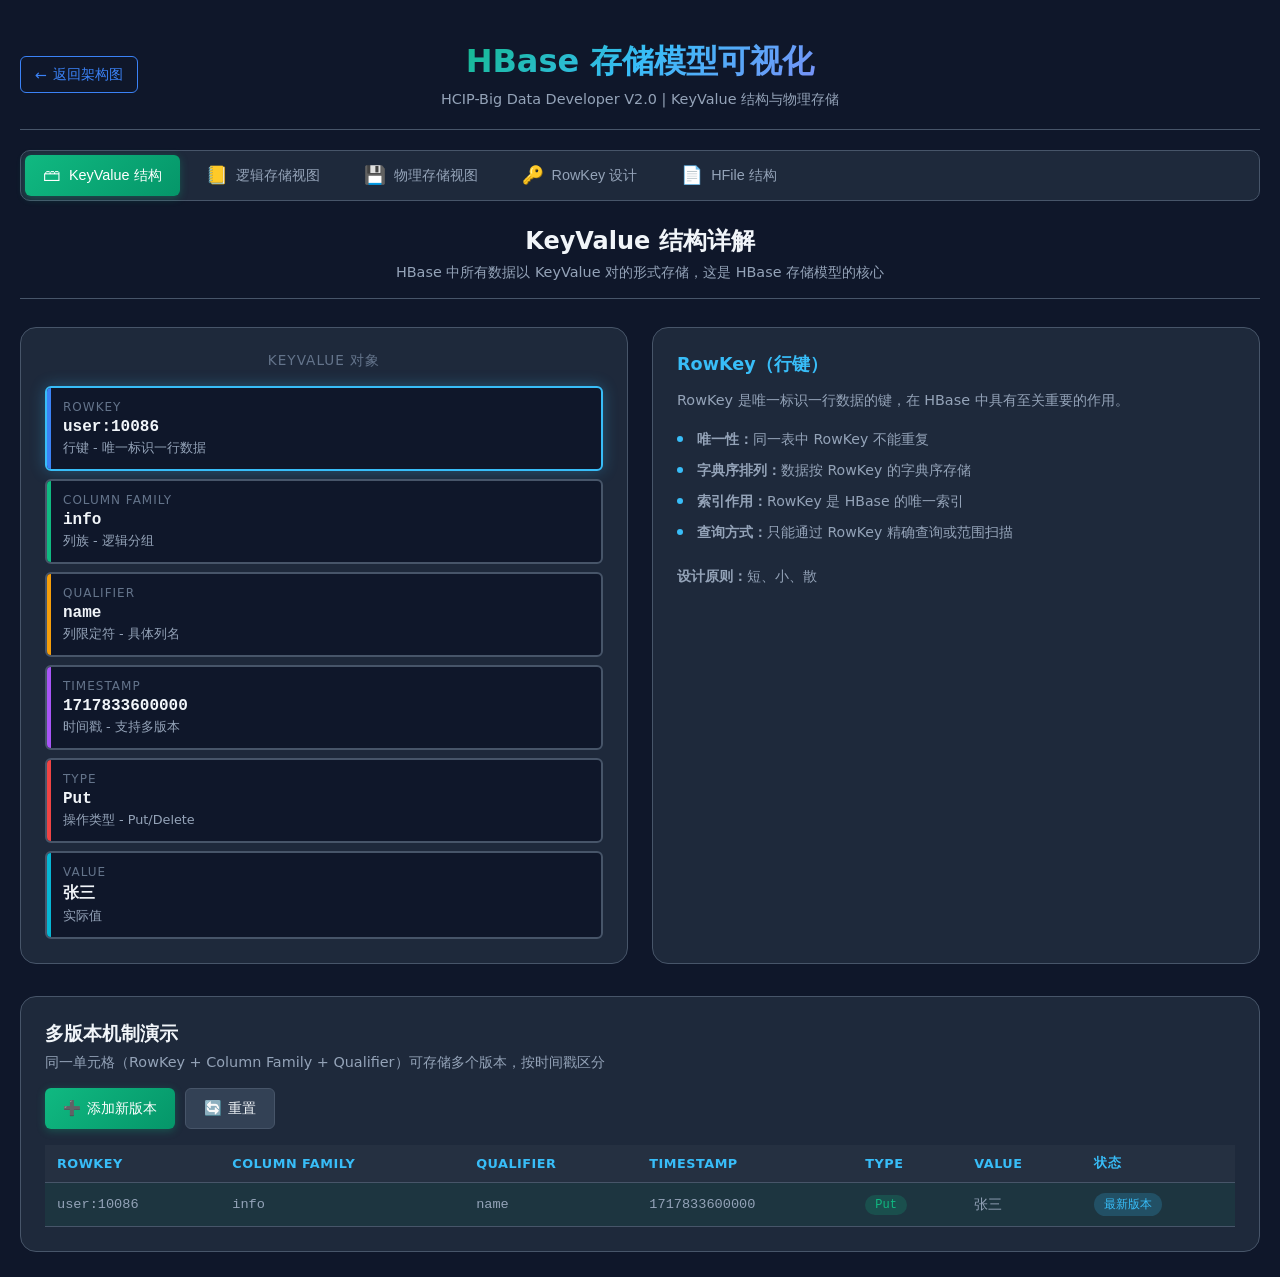
==== vislab/storage.html @ 586ca98c "Initial commit: HBase VisLab visualization project - Add interactive HBase architecture visualizatio" ====
<!DOCTYPE html>
<html lang="zh-CN">
<head>
    <meta charset="UTF-8">
    <meta name="viewport" content="width=device-width, initial-scale=1.0">
    <title>HBase 存储模型可视化 - VisLab</title>
    <link rel="stylesheet" href="css/storage.css">
</head>
<body>
    <div class="container">
        <!-- Header -->
        <header class="header">
            <div class="header-left">
                <a href="index.html" class="back-link">
                    <span class="icon">&#8592;</span> 返回架构图
                </a>
            </div>
            <div class="header-center">
                <h1>HBase 存储模型可视化</h1>
                <p class="subtitle">HCIP-Big Data Developer V2.0 | KeyValue 结构与物理存储</p>
            </div>
            <div class="header-right"></div>
        </header>

        <!-- Navigation Tabs -->
        <div class="tabs">
            <button class="tab active" data-tab="keyvalue" onclick="switchTab('keyvalue')">
                <span class="tab-icon">&#128451;</span> KeyValue 结构
            </button>
            <button class="tab" data-tab="logical" onclick="switchTab('logical')">
                <span class="tab-icon">&#128210;</span> 逻辑存储视图
            </button>
            <button class="tab" data-tab="physical" onclick="switchTab('physical')">
                <span class="tab-icon">&#128190;</span> 物理存储视图
            </button>
            <button class="tab" data-tab="rowkey" onclick="switchTab('rowkey')">
                <span class="tab-icon">&#128273;</span> RowKey 设计
            </button>
            <button class="tab" data-tab="hfile" onclick="switchTab('hfile')">
                <span class="tab-icon">&#128196;</span> HFile 结构
            </button>
        </div>

        <!-- Tab Content: KeyValue Structure -->
        <div class="tab-content active" id="tab-keyvalue">
            <div class="section-header">
                <h2>KeyValue 结构详解</h2>
                <p>HBase 中所有数据以 KeyValue 对的形式存储，这是 HBase 存储模型的核心</p>
            </div>

            <div class="keyvalue-demo">
                <div class="kv-container">
                    <div class="kv-label">KeyValue 对象</div>
                    <div class="kv-box" id="kvBox">
                        <div class="kv-part" data-part="rowkey" onclick="highlightPart('rowkey')">
                            <div class="kv-part-label">RowKey</div>
                            <div class="kv-part-value">user:10086</div>
                            <div class="kv-part-desc">行键 - 唯一标识一行数据</div>
                        </div>
                        <div class="kv-part" data-part="family" onclick="highlightPart('family')">
                            <div class="kv-part-label">Column Family</div>
                            <div class="kv-part-value">info</div>
                            <div class="kv-part-desc">列族 - 逻辑分组</div>
                        </div>
                        <div class="kv-part" data-part="qualifier" onclick="highlightPart('qualifier')">
                            <div class="kv-part-label">Qualifier</div>
                            <div class="kv-part-value">name</div>
                            <div class="kv-part-desc">列限定符 - 具体列名</div>
                        </div>
                        <div class="kv-part" data-part="timestamp" onclick="highlightPart('timestamp')">
                            <div class="kv-part-label">Timestamp</div>
                            <div class="kv-part-value">1717833600000</div>
                            <div class="kv-part-desc">时间戳 - 支持多版本</div>
                        </div>
                        <div class="kv-part" data-part="type" onclick="highlightPart('type')">
                            <div class="kv-part-label">Type</div>
                            <div class="kv-part-value">Put</div>
                            <div class="kv-part-desc">操作类型 - Put/Delete</div>
                        </div>
                        <div class="kv-part" data-part="value" onclick="highlightPart('value')">
                            <div class="kv-part-label">Value</div>
                            <div class="kv-part-value">张三</div>
                            <div class="kv-part-desc">实际值</div>
                        </div>
                    </div>
                </div>

                <div class="kv-detail-panel" id="kvDetailPanel">
                    <div class="kv-detail-empty">点击上方 KeyValue 的组成部分查看详情</div>
                </div>
            </div>

            <div class="multi-version-demo">
                <h3>多版本机制演示</h3>
                <p>同一单元格（RowKey + Column Family + Qualifier）可存储多个版本，按时间戳区分</p>

                <div class="version-table-container">
                    <div class="version-controls">
                        <button class="btn btn-primary" onclick="addVersion()">
                            <span class="icon">&#10133;</span> 添加新版本
                        </button>
                        <button class="btn btn-secondary" onclick="resetVersions()">
                            <span class="icon">&#128260;</span> 重置
                        </button>
                    </div>

                    <table class="version-table" id="versionTable">
                        <thead>
                            <tr>
                                <th>RowKey</th>
                                <th>Column Family</th>
                                <th>Qualifier</th>
                                <th>Timestamp</th>
                                <th>Type</th>
                                <th>Value</th>
                                <th>状态</th>
                            </tr>
                        </thead>
                        <tbody id="versionTableBody">
                            <tr class="version-row latest">
                                <td>user:10086</td>
                                <td>info</td>
                                <td>name</td>
                                <td>1717833600000</td>
                                <td><span class="badge badge-put">Put</span></td>
                                <td>张三</td>
                                <td><span class="badge badge-latest">最新版本</span></td>
                            </tr>
                        </tbody>
                    </table>
                </div>
            </div>
        </div>

        <!-- Tab Content: Logical View -->
        <div class="tab-content" id="tab-logical">
            <div class="section-header">
                <h2>逻辑存储视图</h2>
                <p>从用户视角看 HBase 的数据组织方式</p>
            </div>

            <div class="logical-view">
                <div class="logical-level level-table">
                    <div class="level-header">
                        <span class="level-icon">&#128194;</span>
                        <span class="level-title">Table（表）</span>
                    </div>
                    <div class="level-desc">用户表（如：user_info）</div>
                </div>

                <div class="logical-arrow">&#8595;</div>

                <div class="logical-level level-namespace">
                    <div class="level-header">
                        <span class="level-icon">&#128451;</span>
                        <span class="level-title">Namespace（命名空间）</span>
                    </div>
                    <div class="level-desc">default / 自定义命名空间</div>
                </div>

                <div class="logical-arrow">&#8595;</div>

                <div class="logical-level level-rowkey">
                    <div class="level-header">
                        <span class="level-icon">&#128273;</span>
                        <span class="level-title">RowKey（行键）</span>
                    </div>
                    <div class="level-desc">唯一标识一行数据（字典序排列）</div>
                    <div class="rowkey-examples">
                        <div class="rowkey-item">user:10001</div>
                        <div class="rowkey-item">user:10002</div>
                        <div class="rowkey-item">user:10003</div>
                        <div class="rowkey-item">...</div>
                    </div>
                </div>

                <div class="logical-arrow">&#8595;</div>

                <div class="logical-level level-cf">
                    <div class="level-header">
                        <span class="level-icon">&#128196;</span>
                        <span class="level-title">Column Family（列族）</span>
                    </div>
                    <div class="level-desc">建议 1-3 个列族，列族内列可动态扩展</div>
                    <div class="cf-examples">
                        <div class="cf-item" onclick="showCFDetail('info')">
                            <div class="cf-name">info</div>
                            <div class="cf-columns">
                                <span class="column-tag">name</span>
                                <span class="column-tag">age</span>
                                <span class="column-tag">address</span>
                            </div>
                        </div>
                        <div class="cf-item" onclick="showCFDetail('extra')">
                            <div class="cf-name">extra</div>
                            <div class="cf-columns">
                                <span class="column-tag">email</span>
                                <span class="column-tag">phone</span>
                            </div>
                        </div>
                    </div>
                </div>

                <div class="logical-arrow">&#8595;</div>

                <div class="logical-level level-cell">
                    <div class="level-header">
                        <span class="level-icon">&#9878;</span>
                        <span class="level-title">Cell（单元格）</span>
                    </div>
                    <div class="level-desc">每个单元格存储多版本数据</div>
                    <div class="cell-structure">
                        <div class="cell-part">
                            <div class="cell-label">Qualifier</div>
                            <div class="cell-arrow">&#8594;</div>
                            <div class="cell-versions">
                                <div class="version-tag">T1: 张三</div>
                                <div class="version-tag">T2: 李四</div>
                                <div class="version-tag">T3: 王五</div>
                            </div>
                        </div>
                    </div>
                </div>
            </div>

            <div class="cf-detail-panel" id="cfDetailPanel">
                <div class="cf-detail-empty">点击上方列族查看详细信息</div>
            </div>
        </div>

        <!-- Tab Content: Physical View -->
        <div class="tab-content" id="tab-physical">
            <div class="section-header">
                <h2>物理存储视图</h2>
                <p>从底层视角看数据如何分布存储</p>
            </div>

            <div class="physical-view">
                <div class="physical-hierarchy">
                    <div class="phy-level" id="phy-table">
                        <div class="phy-box">
                            <div class="phy-icon">&#128194;</div>
                            <div class="phy-name">Table</div>
                            <div class="phy-count">1 张表</div>
                        </div>
                    </div>

                    <div class="phy-arrow">&#8595;</div>

                    <div class="phy-level" id="phy-region">
                        <div class="phy-box">
                            <div class="phy-icon">&#128451;</div>
                            <div class="phy-name">Region</div>
                            <div class="phy-count">按 RowKey 范围切分</div>
                        </div>
                        <div class="phy-subs">
                            <div class="phy-sub-box" onclick="highlightRegion(0)">
                                <div class="phy-sub-name">Region 1</div>
                                <div class="phy-sub-range">RowKey: A-M</div>
                            </div>
                            <div class="phy-sub-box" onclick="highlightRegion(1)">
                                <div class="phy-sub-name">Region 2</div>
                                <div class="phy-sub-range">RowKey: N-Z</div>
                            </div>
                        </div>
                    </div>

                    <div class="phy-arrow">&#8595;</div>

                    <div class="phy-level" id="phy-store">
                        <div class="phy-box">
                            <div class="phy-icon">&#128196;</div>
                            <div class="phy-name">Store</div>
                            <div class="phy-count">每个列族对应一个 Store</div>
                        </div>
                        <div class="phy-subs">
                            <div class="phy-sub-box">
                                <div class="phy-sub-name">Store (info CF)</div>
                            </div>
                            <div class="phy-sub-box">
                                <div class="phy-sub-name">Store (extra CF)</div>
                            </div>
                        </div>
                    </div>

                    <div class="phy-arrow">&#8595;</div>

                    <div class="phy-level" id="phy-memstore">
                        <div class="phy-box">
                            <div class="phy-icon">&#128163;</div>
                            <div class="phy-name">MemStore</div>
                            <div class="phy-count">内存写缓存</div>
                        </div>
                    </div>

                    <div class="phy-arrow">&#8595; Flush</div>

                    <div class="phy-level" id="phy-hfile">
                        <div class="phy-box">
                            <div class="phy-icon">&#128190;</div>
                            <div class="phy-name">HFile (StoreFile)</div>
                            <div class="phy-count">磁盘数据文件</div>
                        </div>
                    </div>

                    <div class="phy-arrow">&#8595;</div>

                    <div class="phy-level" id="phy-hdfs">
                        <div class="phy-box">
                            <div class="phy-icon">&#9729;</div>
                            <div class="phy-name">HDFS</div>
                            <div class="phy-count">分布式文件系统</div>
                        </div>
                        <div class="phy-subs">
                            <div class="phy-sub-box small">
                                <div class="phy-sub-name">Block 1</div>
                                <div class="phy-sub-range">副本1 副本2 副本3</div>
                            </div>
                            <div class="phy-sub-box small">
                                <div class="phy-sub-name">Block 2</div>
                                <div class="phy-sub-range">副本1 副本2 副本3</div>
                            </div>
                        </div>
                    </div>
                </div>
            </div>
        </div>

        <!-- Tab Content: RowKey Design -->
        <div class="tab-content" id="tab-rowkey">
            <div class="section-header">
                <h2>RowKey 设计原则</h2>
                <p>RowKey 是 HBase 设计的核心，直接影响查询性能和数据分布</p>
            </div>

            <div class="rowkey-principles">
                <div class="principle-card">
                    <div class="principle-icon">&#9989;</div>
                    <h3>短（Short）</h3>
                    <p>RowKey 越短越好，减少存储空间和 IO 开销</p>
                    <div class="principle-example">
                        <div class="example-bad">
                            <span class="label bad">不推荐</span>
                            <code>user_10086_name_zhangsan</code>
                        </div>
                        <div class="example-good">
                            <span class="label good">推荐</span>
                            <code>u10086</code>
                        </div>
                    </div>
                </div>

                <div class="principle-card">
                    <div class="principle-icon">&#128200;</div>
                    <h3>小（Small）</h3>
                    <p>减少内存占用和网络传输，提高缓存命中率</p>
                    <div class="principle-example">
                        <div class="example-bad">
                            <span class="label bad">不推荐</span>
                            <code>2024-01-01T00:00:00.000Z_user_10086</code>
                        </div>
                        <div class="example-good">
                            <span class="label good">推荐</span>
                            <code>240101u10086</code>
                        </div>
                    </div>
                </div>

                <div class="principle-card">
                    <div class="principle-icon">&#127922;</div>
                    <h3>散（Scatter）</h3>
                    <p>避免热点问题，让数据均匀分布在各 RegionServer 上</p>
                    <div class="principle-example">
                        <div class="example-bad">
                            <span class="label bad">不推荐（连续RowKey导致热点）</span>
                            <code>10001, 10002, 10003...</code>
                        </div>
                        <div class="example-good">
                            <span class="label good">推荐（散列后均匀分布）</span>
                            <code>hash(10001), hash(10002)...</code>
                        </div>
                    </div>
                </div>
            </div>

            <div class="rowkey-hotspot-demo">
                <h3>热点问题演示</h3>
                <p>模拟连续 RowKey 写入时的数据分布情况</p>

                <div class="hotspot-controls">
                    <button class="btn btn-primary" onclick="simulateSequentialWrite()">
                        <span class="icon">&#128640;</span> 模拟顺序写入（热点）
                    </button>
                    <button class="btn btn-primary" onclick="simulateHashWrite()">
                        <span class="icon">&#127922;</span> 模拟散列写入（均匀）
                    </button>
                    <button class="btn btn-secondary" onclick="resetHotspot()">
                        <span class="icon">&#128260;</span> 重置
                    </button>
                </div>

                <div class="hotspot-visualization" id="hotspotViz">
                    <div class="region-bar" id="regionBar0">
                        <div class="region-label">Region 1 (A-M)</div>
                        <div class="region-fill" id="fill0"></div>
                        <div class="region-count" id="count0">0</div>
                    </div>
                    <div class="region-bar" id="regionBar1">
                        <div class="region-label">Region 2 (N-Z)</div>
                        <div class="region-fill" id="fill1"></div>
                        <div class="region-count" id="count1">0</div>
                    </div>
                    <div class="region-bar" id="regionBar2">
                        <div class="region-label">Region 3 (0-9)</div>
                        <div class="region-fill" id="fill2"></div>
                        <div class="region-count" id="count2">0</div>
                    </div>
                </div>

                <div class="hotspot-log" id="hotspotLog">
                    <div class="log-empty">点击上方按钮开始模拟</div>
                </div>
            </div>
        </div>

        <!-- Tab Content: HFile Structure -->
        <div class="tab-content" id="tab-hfile">
            <div class="section-header">
                <h2>HFile 内部结构</h2>
                <p>HFile 是 HBase 底层存储文件格式，了解其结构有助于优化读取性能</p>
            </div>

            <div class="hfile-structure">
                <div class="hfile-visual">
                    <div class="hfile-label">HFile（StoreFile）</div>
                    <div class="hfile-box">
                        <div class="hfile-part" data-hfile="data" onclick="showHFileDetail('data')">
                            <div class="hfile-part-name">Data Block</div>
                            <div class="hfile-part-desc">存储实际数据（KeyValue 对）</div>
                            <div class="hfile-part-size">占比最大</div>
                        </div>
                        <div class="hfile-part" data-hfile="index" onclick="showHFileDetail('index')">
                            <div class="hfile-part-name">Index Block</div>
                            <div class="hfile-part-desc">Data Block 的索引</div>
                            <div class="hfile-part-size">加速查找</div>
                        </div>
                        <div class="hfile-part" data-hfile="bloom" onclick="showHFileDetail('bloom')">
                            <div class="hfile-part-name">BloomFilter</div>
                            <div class="hfile-part-desc">快速判断数据是否存在</div>
                            <div class="hfile-part-size">减少无效 IO</div>
                        </div>
                        <div class="hfile-part" data-hfile="meta" onclick="showHFileDetail('meta')">
                            <div class="hfile-part-name">Meta Block</div>
                            <div class="hfile-part-desc">存储元数据信息</div>
                            <div class="hfile-part-size">文件元信息</div>
                        </div>
                        <div class="hfile-part" data-hfile="trailer" onclick="showHFileDetail('trailer')">
                            <div class="hfile-part-name">Trailer</div>
                            <div class="hfile-part-desc">文件尾，指向其他部分</div>
                            <div class="hfile-part-size">固定大小</div>
                        </div>
                    </div>
                </div>

                <div class="hfile-detail-panel" id="hfileDetailPanel">
                    <div class="hfile-detail-empty">点击上方 HFile 组成部分查看详情</div>
                </div>
            </div>

            <div class="read-path-demo">
                <h3>读取路径演示</h3>
                <p>Get 请求时，HBase 如何通过 HFile 找到目标数据</p>

                <div class="read-path-steps">
                    <div class="read-step" id="readStep1" onclick="playReadStep(1)">
                        <div class="step-num">1</div>
                        <div class="step-content">
                            <div class="step-title">检查 MemStore</div>
                            <div class="step-desc">先在内存中查找最新数据</div>
                        </div>
                    </div>
                    <div class="read-arrow">&#8594;</div>
                    <div class="read-step" id="readStep2" onclick="playReadStep(2)">
                        <div class="step-num">2</div>
                        <div class="step-content">
                            <div class="step-title">BloomFilter 过滤</div>
                            <div class="step-desc">判断目标数据是否在 HFile 中</div>
                        </div>
                    </div>
                    <div class="read-arrow">&#8594;</div>
                    <div class="read-step" id="readStep3" onclick="playReadStep(3)">
                        <div class="step-num">3</div>
                        <div class="step-content">
                            <div class="step-title">Index Block 定位</div>
                            <div class="step-desc">通过索引找到目标 Data Block</div>
                        </div>
                    </div>
                    <div class="read-arrow">&#8594;</div>
                    <div class="read-step" id="readStep4" onclick="playReadStep(4)">
                        <div class="step-num">4</div>
                        <div class="step-content">
                            <div class="step-title">Data Block 读取</div>
                            <div class="step-desc">读取并解析目标 KeyValue</div>
                        </div>
                    </div>
                </div>

                <div class="read-path-result" id="readPathResult">
                    <p>点击上方步骤查看详细过程</p>
                </div>
            </div>
        </div>
    </div>

    <script src="js/storage.js"></script>
</body>
</html>
---- vislab/css/storage.css ----
/* ===== Reset & Base ===== */
*, *::before, *::after {
    margin: 0;
    padding: 0;
    box-sizing: border-box;
}

:root {
    --bg-primary: #0f172a;
    --bg-secondary: #1e293b;
    --bg-tertiary: #334155;
    --bg-card: #1e293b;
    --border-color: #475569;
    --text-primary: #f1f5f9;
    --text-secondary: #94a3b8;
    --text-muted: #64748b;
    --accent-blue: #3b82f6;
    --accent-green: #10b981;
    --accent-amber: #f59e0b;
    --accent-purple: #a855f7;
    --accent-red: #ef4444;
    --accent-cyan: #06b6d4;
    --accent-pink: #ec4899;
    --highlight: #38bdf8;
    --shadow-sm: 0 1px 2px 0 rgba(0, 0, 0, 0.3);
    --shadow-md: 0 4px 6px -1px rgba(0, 0, 0, 0.4);
    --shadow-lg: 0 10px 15px -3px rgba(0, 0, 0, 0.5);
    --radius-sm: 6px;
    --radius-md: 10px;
    --radius-lg: 16px;
    --transition: all 0.25s cubic-bezier(0.4, 0, 0.2, 1);
}

body {
    font-family: 'Segoe UI', system-ui, -apple-system, sans-serif;
    background: var(--bg-primary);
    color: var(--text-primary);
    min-height: 100vh;
    overflow-x: hidden;
}

.container {
    max-width: 1400px;
    margin: 0 auto;
    padding: 20px;
}

/* ===== Header ===== */
.header {
    display: grid;
    grid-template-columns: 1fr auto 1fr;
    align-items: center;
    padding: 20px 0;
    border-bottom: 1px solid var(--border-color);
    margin-bottom: 20px;
}

.header-center {
    text-align: center;
}

.header h1 {
    font-size: 2rem;
    font-weight: 700;
    background: linear-gradient(135deg, #10b981, #38bdf8, #818cf8);
    -webkit-background-clip: text;
    -webkit-text-fill-color: transparent;
    background-clip: text;
    margin-bottom: 6px;
}

.subtitle {
    color: var(--text-secondary);
    font-size: 0.9rem;
}

.back-link {
    display: inline-flex;
    align-items: center;
    gap: 6px;
    color: var(--accent-blue);
    text-decoration: none;
    font-size: 0.9rem;
    padding: 8px 14px;
    border: 1px solid var(--accent-blue);
    border-radius: var(--radius-sm);
    transition: var(--transition);
}

.back-link:hover {
    background: rgba(59, 130, 246, 0.1);
    transform: translateX(-4px);
}

/* ===== Tabs ===== */
.tabs {
    display: flex;
    gap: 8px;
    flex-wrap: wrap;
    margin-bottom: 24px;
    padding: 4px;
    background: var(--bg-secondary);
    border-radius: var(--radius-md);
    border: 1px solid var(--border-color);
}

.tab {
    display: inline-flex;
    align-items: center;
    gap: 8px;
    padding: 10px 18px;
    border: none;
    border-radius: var(--radius-sm);
    background: transparent;
    color: var(--text-secondary);
    font-size: 0.9rem;
    font-weight: 500;
    cursor: pointer;
    transition: var(--transition);
    white-space: nowrap;
}

.tab:hover {
    background: rgba(255, 255, 255, 0.05);
    color: var(--text-primary);
}

.tab.active {
    background: linear-gradient(135deg, #10b981, #059669);
    color: white;
    box-shadow: 0 2px 8px rgba(16, 185, 129, 0.3);
}

.tab-icon {
    font-size: 1.1rem;
}

/* ===== Tab Content ===== */
.tab-content {
    display: none;
    animation: fadeIn 0.3s ease-out;
}

.tab-content.active {
    display: block;
}

@keyframes fadeIn {
    from { opacity: 0; transform: translateY(8px); }
    to { opacity: 1; transform: translateY(0); }
}

/* ===== Section Header ===== */
.section-header {
    text-align: center;
    margin-bottom: 28px;
    padding-bottom: 16px;
    border-bottom: 1px solid var(--border-color);
}

.section-header h2 {
    font-size: 1.5rem;
    color: var(--text-primary);
    margin-bottom: 6px;
}

.section-header p {
    color: var(--text-secondary);
    font-size: 0.9rem;
}

/* ===== Buttons ===== */
.btn {
    display: inline-flex;
    align-items: center;
    gap: 6px;
    padding: 10px 18px;
    border: none;
    border-radius: var(--radius-sm);
    font-size: 0.9rem;
    font-weight: 500;
    cursor: pointer;
    transition: var(--transition);
    outline: none;
}

.btn-primary {
    background: linear-gradient(135deg, #10b981, #059669);
    color: white;
    box-shadow: 0 2px 8px rgba(16, 185, 129, 0.3);
}

.btn-primary:hover {
    transform: translateY(-2px);
    box-shadow: 0 4px 16px rgba(16, 185, 129, 0.5);
}

.btn-secondary {
    background: var(--bg-tertiary);
    color: var(--text-primary);
    border: 1px solid var(--border-color);
}

.btn-secondary:hover {
    background: #475569;
    transform: translateY(-2px);
}

/* ===== KeyValue Demo ===== */
.keyvalue-demo {
    display: grid;
    grid-template-columns: 1fr 1fr;
    gap: 24px;
    margin-bottom: 32px;
}

.kv-container {
    background: var(--bg-secondary);
    border-radius: var(--radius-lg);
    border: 1px solid var(--border-color);
    padding: 24px;
}

.kv-label {
    font-size: 0.85rem;
    color: var(--text-muted);
    text-align: center;
    margin-bottom: 16px;
    letter-spacing: 1px;
    text-transform: uppercase;
}

.kv-box {
    display: flex;
    flex-direction: column;
    gap: 8px;
}

.kv-part {
    background: var(--bg-primary);
    border: 2px solid var(--border-color);
    border-radius: var(--radius-sm);
    padding: 12px 16px;
    cursor: pointer;
    transition: var(--transition);
    position: relative;
    overflow: hidden;
}

.kv-part::before {
    content: '';
    position: absolute;
    left: 0;
    top: 0;
    bottom: 0;
    width: 4px;
    transition: var(--transition);
}

.kv-part:hover {
    transform: translateX(4px);
    border-color: var(--highlight);
}

.kv-part.selected {
    border-color: var(--highlight);
    box-shadow: 0 0 15px rgba(56, 189, 248, 0.3);
}

.kv-part[data-part="rowkey"]::before { background: var(--accent-blue); }
.kv-part[data-part="family"]::before { background: var(--accent-green); }
.kv-part[data-part="qualifier"]::before { background: var(--accent-amber); }
.kv-part[data-part="timestamp"]::before { background: var(--accent-purple); }
.kv-part[data-part="type"]::before { background: var(--accent-red); }
.kv-part[data-part="value"]::before { background: var(--accent-cyan); }

.kv-part-label {
    font-size: 0.75rem;
    color: var(--text-muted);
    text-transform: uppercase;
    letter-spacing: 1px;
    margin-bottom: 4px;
}

.kv-part-value {
    font-size: 1rem;
    font-weight: 600;
    color: var(--text-primary);
    font-family: 'Consolas', 'Monaco', monospace;
}

.kv-part-desc {
    font-size: 0.8rem;
    color: var(--text-secondary);
    margin-top: 4px;
}

/* KV Detail Panel */
.kv-detail-panel {
    background: var(--bg-secondary);
    border-radius: var(--radius-lg);
    border: 1px solid var(--border-color);
    padding: 24px;
}

.kv-detail-empty {
    text-align: center;
    color: var(--text-muted);
    padding: 40px 20px;
}

.kv-detail-content h3 {
    font-size: 1.1rem;
    color: var(--highlight);
    margin-bottom: 12px;
}

.kv-detail-content p {
    color: var(--text-secondary);
    font-size: 0.9rem;
    line-height: 1.7;
    margin-bottom: 12px;
}

.kv-detail-content ul {
    list-style: none;
    margin-bottom: 16px;
}

.kv-detail-content li {
    padding: 6px 0;
    padding-left: 20px;
    position: relative;
    font-size: 0.88rem;
    color: var(--text-secondary);
}

.kv-detail-content li::before {
    content: '';
    position: absolute;
    left: 0;
    top: 12px;
    width: 6px;
    height: 6px;
    border-radius: 50%;
    background: var(--highlight);
}

/* ===== Multi Version Demo ===== */
.multi-version-demo {
    background: var(--bg-secondary);
    border-radius: var(--radius-lg);
    border: 1px solid var(--border-color);
    padding: 24px;
}

.multi-version-demo h3 {
    font-size: 1.2rem;
    color: var(--text-primary);
    margin-bottom: 6px;
}

.multi-version-demo > p {
    color: var(--text-secondary);
    font-size: 0.9rem;
    margin-bottom: 16px;
}

.version-controls {
    display: flex;
    gap: 10px;
    margin-bottom: 16px;
}

.version-table {
    width: 100%;
    border-collapse: collapse;
    font-size: 0.85rem;
}

.version-table th,
.version-table td {
    padding: 10px 12px;
    text-align: left;
    border-bottom: 1px solid var(--border-color);
}

.version-table th {
    color: var(--highlight);
    font-weight: 600;
    background: rgba(255, 255, 255, 0.03);
    font-size: 0.8rem;
    text-transform: uppercase;
    letter-spacing: 0.5px;
}

.version-table td {
    color: var(--text-secondary);
    font-family: 'Consolas', 'Monaco', monospace;
}

.version-row {
    transition: var(--transition);
}

.version-row:hover {
    background: rgba(255, 255, 255, 0.03);
}

.version-row.latest {
    background: rgba(16, 185, 129, 0.08);
}

.badge {
    display: inline-block;
    padding: 3px 10px;
    border-radius: 20px;
    font-size: 0.75rem;
    font-weight: 500;
}

.badge-put {
    background: rgba(16, 185, 129, 0.2);
    color: #10b981;
}

.badge-delete {
    background: rgba(239, 68, 68, 0.2);
    color: #ef4444;
}

.badge-latest {
    background: rgba(56, 189, 248, 0.2);
    color: #38bdf8;
}

/* ===== Logical View ===== */
.logical-view {
    display: flex;
    flex-direction: column;
    align-items: center;
    gap: 12px;
    margin-bottom: 24px;
}

.logical-level {
    background: var(--bg-secondary);
    border: 2px solid var(--border-color);
    border-radius: var(--radius-md);
    padding: 16px 24px;
    min-width: 400px;
    max-width: 600px;
    width: 100%;
    transition: var(--transition);
}

.logical-level:hover {
    border-color: var(--highlight);
    transform: translateY(-2px);
    box-shadow: var(--shadow-md);
}

.level-header {
    display: flex;
    align-items: center;
    gap: 10px;
    margin-bottom: 6px;
}

.level-icon {
    font-size: 1.4rem;
}

.level-title {
    font-size: 1.1rem;
    font-weight: 600;
    color: var(--text-primary);
}

.level-desc {
    font-size: 0.85rem;
    color: var(--text-secondary);
}

.logical-arrow {
    font-size: 1.5rem;
    color: var(--text-muted);
    animation: bounce 1.5s ease-in-out infinite;
}

@keyframes bounce {
    0%, 100% { transform: translateY(0); }
    50% { transform: translateY(4px); }
}

/* RowKey examples */
.rowkey-examples {
    display: flex;
    gap: 8px;
    margin-top: 12px;
    flex-wrap: wrap;
}

.rowkey-item {
    background: rgba(59, 130, 246, 0.15);
    border: 1px solid var(--accent-blue);
    padding: 6px 14px;
    border-radius: var(--radius-sm);
    font-family: 'Consolas', 'Monaco', monospace;
    font-size: 0.85rem;
    color: var(--accent-blue);
}

/* Column Family */
.cf-examples {
    display: grid;
    grid-template-columns: 1fr 1fr;
    gap: 12px;
    margin-top: 12px;
}

.cf-item {
    background: rgba(255, 255, 255, 0.03);
    border: 1px solid var(--border-color);
    border-radius: var(--radius-sm);
    padding: 12px;
    cursor: pointer;
    transition: var(--transition);
}

.cf-item:hover {
    border-color: var(--accent-green);
    background: rgba(16, 185, 129, 0.05);
}

.cf-name {
    font-weight: 600;
    color: var(--accent-green);
    margin-bottom: 6px;
    font-family: 'Consolas', 'Monaco', monospace;
}

.cf-columns {
    display: flex;
    gap: 6px;
    flex-wrap: wrap;
}

.column-tag {
    background: rgba(245, 158, 11, 0.15);
    color: var(--accent-amber);
    padding: 3px 10px;
    border-radius: 20px;
    font-size: 0.78rem;
}

/* Cell structure */
.cell-structure {
    margin-top: 12px;
}

.cell-part {
    display: flex;
    align-items: center;
    gap: 12px;
    background: rgba(255, 255, 255, 0.03);
    border-radius: var(--radius-sm);
    padding: 12px;
}

.cell-label {
    font-weight: 600;
    color: var(--accent-purple);
    min-width: 80px;
}

.cell-arrow {
    color: var(--text-muted);
    font-size: 1.2rem;
}

.cell-versions {
    display: flex;
    gap: 8px;
    flex-wrap: wrap;
}

.version-tag {
    background: rgba(168, 85, 247, 0.15);
    color: var(--accent-purple);
    padding: 6px 12px;
    border-radius: var(--radius-sm);
    font-size: 0.85rem;
    font-family: 'Consolas', 'Monaco', monospace;
}

/* CF Detail Panel */
.cf-detail-panel {
    background: var(--bg-secondary);
    border-radius: var(--radius-lg);
    border: 1px solid var(--border-color);
    padding: 24px;
}

.cf-detail-empty {
    text-align: center;
    color: var(--text-muted);
    padding: 20px;
}

/* ===== Physical View ===== */
.physical-view {
    display: flex;
    justify-content: center;
}

.physical-hierarchy {
    display: flex;
    flex-direction: column;
    align-items: center;
    gap: 12px;
    max-width: 500px;
    width: 100%;
}

.phy-level {
    width: 100%;
}

.phy-box {
    background: var(--bg-secondary);
    border: 2px solid var(--border-color);
    border-radius: var(--radius-md);
    padding: 16px 20px;
    text-align: center;
    transition: var(--transition);
    cursor: pointer;
}

.phy-box:hover {
    transform: translateY(-2px);
    box-shadow: var(--shadow-md);
}

.phy-icon {
    font-size: 2rem;
    margin-bottom: 6px;
}

.phy-name {
    font-size: 1.1rem;
    font-weight: 600;
    color: var(--text-primary);
    margin-bottom: 4px;
}

.phy-count {
    font-size: 0.8rem;
    color: var(--text-secondary);
}

.phy-arrow {
    color: var(--highlight);
    font-size: 1.2rem;
    font-weight: 600;
}

.phy-subs {
    display: grid;
    grid-template-columns: 1fr 1fr;
    gap: 10px;
    margin-top: 12px;
}

.phy-sub-box {
    background: rgba(255, 255, 255, 0.03);
    border: 1px solid var(--border-color);
    border-radius: var(--radius-sm);
    padding: 10px;
    cursor: pointer;
    transition: var(--transition);
}

.phy-sub-box:hover {
    border-color: var(--highlight);
    background: rgba(56, 189, 248, 0.05);
}

.phy-sub-box.small {
    padding: 8px;
}

.phy-sub-name {
    font-size: 0.85rem;
    font-weight: 500;
    color: var(--text-primary);
    margin-bottom: 2px;
}

.phy-sub-range {
    font-size: 0.75rem;
    color: var(--text-muted);
}

/* ===== RowKey Design ===== */
.rowkey-principles {
    display: grid;
    grid-template-columns: repeat(auto-fit, minmax(300px, 1fr));
    gap: 20px;
    margin-bottom: 32px;
}

.principle-card {
    background: var(--bg-secondary);
    border: 1px solid var(--border-color);
    border-radius: var(--radius-lg);
    padding: 24px;
    transition: var(--transition);
}

.principle-card:hover {
    border-color: var(--highlight);
    transform: translateY(-4px);
    box-shadow: var(--shadow-lg);
}

.principle-icon {
    font-size: 2rem;
    margin-bottom: 12px;
}

.principle-card h3 {
    font-size: 1.1rem;
    color: var(--text-primary);
    margin-bottom: 8px;
}

.principle-card > p {
    color: var(--text-secondary);
    font-size: 0.9rem;
    margin-bottom: 16px;
    line-height: 1.5;
}

.principle-example {
    display: flex;
    flex-direction: column;
    gap: 10px;
}

.example-bad,
.example-good {
    display: flex;
    align-items: center;
    gap: 10px;
    flex-wrap: wrap;
}

.label {
    padding: 3px 10px;
    border-radius: 20px;
    font-size: 0.75rem;
    font-weight: 500;
    white-space: nowrap;
}

.label.bad {
    background: rgba(239, 68, 68, 0.2);
    color: #ef4444;
}

.label.good {
    background: rgba(16, 185, 129, 0.2);
    color: #10b981;
}

.example-bad code,
.example-good code {
    background: var(--bg-primary);
    padding: 6px 12px;
    border-radius: var(--radius-sm);
    font-family: 'Consolas', 'Monaco', monospace;
    font-size: 0.85rem;
    color: var(--text-primary);
}

/* Hotspot Demo */
.rowkey-hotspot-demo {
    background: var(--bg-secondary);
    border-radius: var(--radius-lg);
    border: 1px solid var(--border-color);
    padding: 24px;
}

.rowkey-hotspot-demo h3 {
    font-size: 1.2rem;
    color: var(--text-primary);
    margin-bottom: 6px;
}

.rowkey-hotspot-demo > p {
    color: var(--text-secondary);
    font-size: 0.9rem;
    margin-bottom: 16px;
}

.hotspot-controls {
    display: flex;
    gap: 10px;
    margin-bottom: 20px;
    flex-wrap: wrap;
}

.hotspot-visualization {
    display: flex;
    flex-direction: column;
    gap: 12px;
    margin-bottom: 20px;
}

.region-bar {
    display: flex;
    align-items: center;
    gap: 12px;
    background: var(--bg-primary);
    border-radius: var(--radius-sm);
    padding: 12px 16px;
    position: relative;
    overflow: hidden;
}

.region-label {
    width: 120px;
    font-size: 0.85rem;
    font-weight: 500;
    color: var(--text-primary);
    z-index: 2;
}

.region-fill {
    position: absolute;
    left: 0;
    top: 0;
    bottom: 0;
    background: linear-gradient(90deg, rgba(16, 185, 129, 0.3), rgba(16, 185, 129, 0.1));
    transition: width 0.5s ease-out;
    z-index: 1;
}

.region-fill.hot {
    background: linear-gradient(90deg, rgba(239, 68, 68, 0.4), rgba(239, 68, 68, 0.1));
}

.region-count {
    margin-left: auto;
    font-size: 0.85rem;
    color: var(--text-secondary);
    z-index: 2;
    font-family: 'Consolas', 'Monaco', monospace;
}

.hotspot-log {
    background: var(--bg-primary);
    border-radius: var(--radius-sm);
    padding: 12px 16px;
    max-height: 200px;
    overflow-y: auto;
    font-family: 'Consolas', 'Monaco', monospace;
    font-size: 0.8rem;
}

.log-empty {
    color: var(--text-muted);
    text-align: center;
    padding: 20px;
}

.log-entry {
    padding: 4px 0;
    color: var(--text-secondary);
    border-bottom: 1px solid rgba(255, 255, 255, 0.05);
}

.log-entry.hot {
    color: var(--accent-red);
}

/* ===== HFile Structure ===== */
.hfile-structure {
    display: grid;
    grid-template-columns: 1fr 1fr;
    gap: 24px;
    margin-bottom: 32px;
}

.hfile-visual {
    background: var(--bg-secondary);
    border-radius: var(--radius-lg);
    border: 1px solid var(--border-color);
    padding: 24px;
}

.hfile-label {
    font-size: 0.85rem;
    color: var(--text-muted);
    text-align: center;
    margin-bottom: 16px;
    letter-spacing: 1px;
    text-transform: uppercase;
}

.hfile-box {
    display: flex;
    flex-direction: column;
    gap: 6px;
}

.hfile-part {
    background: var(--bg-primary);
    border: 2px solid var(--border-color);
    border-radius: var(--radius-sm);
    padding: 12px 16px;
    cursor: pointer;
    transition: var(--transition);
}

.hfile-part:hover {
    border-color: var(--highlight);
    transform: translateX(4px);
}

.hfile-part.selected {
    border-color: var(--highlight);
    box-shadow: 0 0 15px rgba(56, 189, 248, 0.3);
}

.hfile-part-name {
    font-size: 0.95rem;
    font-weight: 600;
    color: var(--text-primary);
    margin-bottom: 4px;
}

.hfile-part-desc {
    font-size: 0.8rem;
    color: var(--text-secondary);
    margin-bottom: 6px;
}

.hfile-part-size {
    font-size: 0.75rem;
    color: var(--text-muted);
    background: rgba(255, 255, 255, 0.05);
    display: inline-block;
    padding: 2px 10px;
    border-radius: 20px;
}

.hfile-detail-panel {
    background: var(--bg-secondary);
    border-radius: var(--radius-lg);
    border: 1px solid var(--border-color);
    padding: 24px;
}

.hfile-detail-empty {
    text-align: center;
    color: var(--text-muted);
    padding: 40px 20px;
}

/* Read Path Demo */
.read-path-demo {
    background: var(--bg-secondary);
    border-radius: var(--radius-lg);
    border: 1px solid var(--border-color);
    padding: 24px;
}

.read-path-demo h3 {
    font-size: 1.2rem;
    color: var(--text-primary);
    margin-bottom: 6px;
}

.read-path-demo > p {
    color: var(--text-secondary);
    font-size: 0.9rem;
    margin-bottom: 20px;
}

.read-path-steps {
    display: flex;
    align-items: stretch;
    gap: 8px;
    margin-bottom: 20px;
    flex-wrap: wrap;
}

.read-step {
    flex: 1;
    min-width: 160px;
    background: var(--bg-primary);
    border: 2px solid var(--border-color);
    border-radius: var(--radius-md);
    padding: 16px;
    cursor: pointer;
    transition: var(--transition);
    display: flex;
    gap: 12px;
    align-items: flex-start;
}

.read-step:hover {
    border-color: var(--highlight);
    transform: translateY(-2px);
}

.read-step.active {
    border-color: var(--highlight);
    background: rgba(56, 189, 248, 0.05);
    box-shadow: 0 0 15px rgba(56, 189, 248, 0.2);
}

.read-step .step-num {
    width: 28px;
    height: 28px;
    border-radius: 50%;
    background: linear-gradient(135deg, #3b82f6, #8b5cf6);
    color: white;
    display: flex;
    align-items: center;
    justify-content: center;
    font-weight: 600;
    font-size: 0.85rem;
    flex-shrink: 0;
}

.read-step .step-title {
    font-size: 0.95rem;
    font-weight: 600;
    color: var(--text-primary);
    margin-bottom: 4px;
}

.read-step .step-desc {
    font-size: 0.8rem;
    color: var(--text-secondary);
    line-height: 1.4;
}

.read-arrow {
    display: flex;
    align-items: center;
    color: var(--text-muted);
    font-size: 1.2rem;
}

.read-path-result {
    background: var(--bg-primary);
    border-radius: var(--radius-sm);
    padding: 16px;
    min-height: 80px;
}

.read-path-result p {
    color: var(--text-secondary);
    font-size: 0.9rem;
    line-height: 1.6;
}

/* ===== Responsive ===== */
@media (max-width: 900px) {
    .header {
        grid-template-columns: 1fr;
        gap: 12px;
        text-align: center;
    }

    .header-left,
    .header-right {
        display: none;
    }

    .keyvalue-demo,
    .hfile-structure {
        grid-template-columns: 1fr;
    }

    .logical-level {
        min-width: auto;
    }

    .cf-examples {
        grid-template-columns: 1fr;
    }

    .read-path-steps {
        flex-direction: column;
    }

    .read-arrow {
        transform: rotate(90deg);
        justify-content: center;
    }
}

@media (max-width: 600px) {
    .tabs {
        overflow-x: auto;
        flex-wrap: nowrap;
        -webkit-overflow-scrolling: touch;
    }

    .tab {
        padding: 8px 14px;
        font-size: 0.85rem;
    }

    .principle-example {
        flex-direction: column;
    }

    .example-bad,
    .example-good {
        flex-direction: column;
        align-items: flex-start;
    }
}

/* ===== Scrollbar ===== */
::-webkit-scrollbar {
    width: 8px;
}

::-webkit-scrollbar-track {
    background: var(--bg-primary);
}

::-webkit-scrollbar-thumb {
    background: var(--border-color);
    border-radius: 4px;
}

::-webkit-scrollbar-thumb:hover {
    background: var(--text-muted);
}
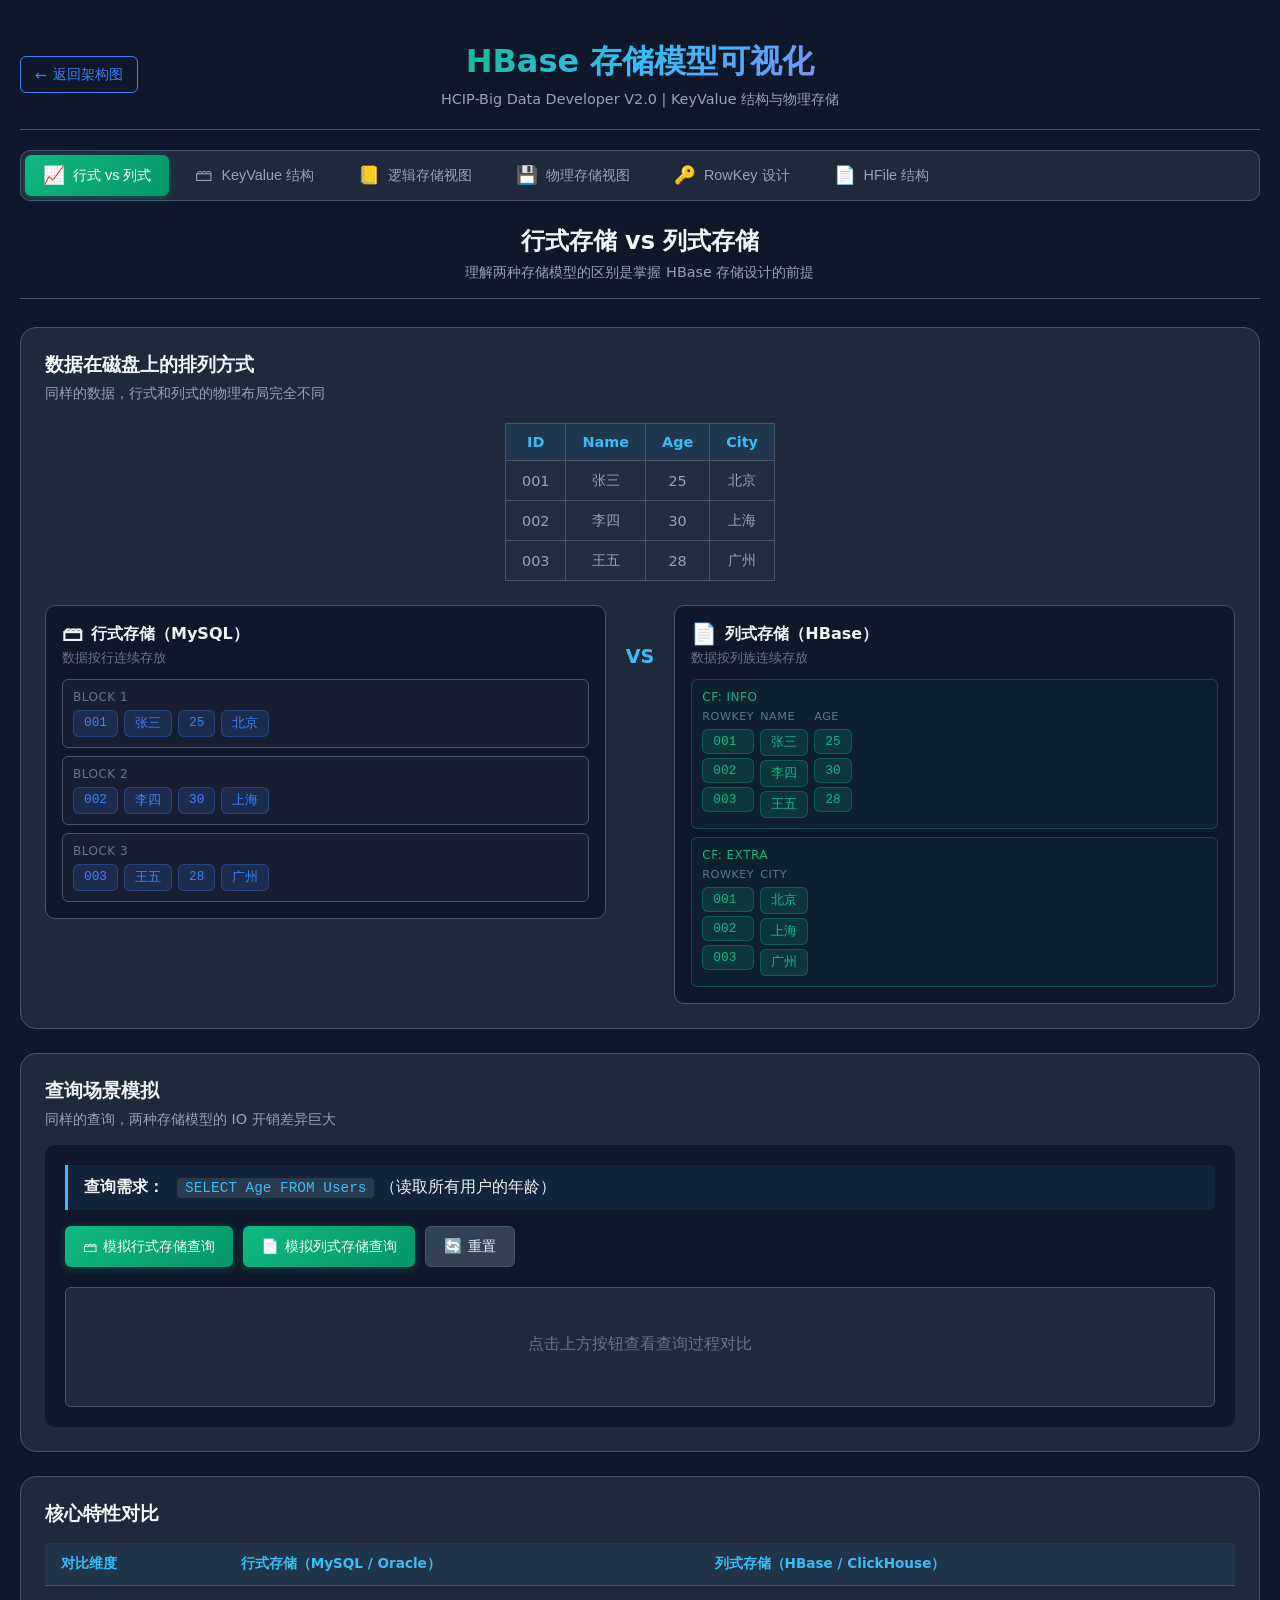
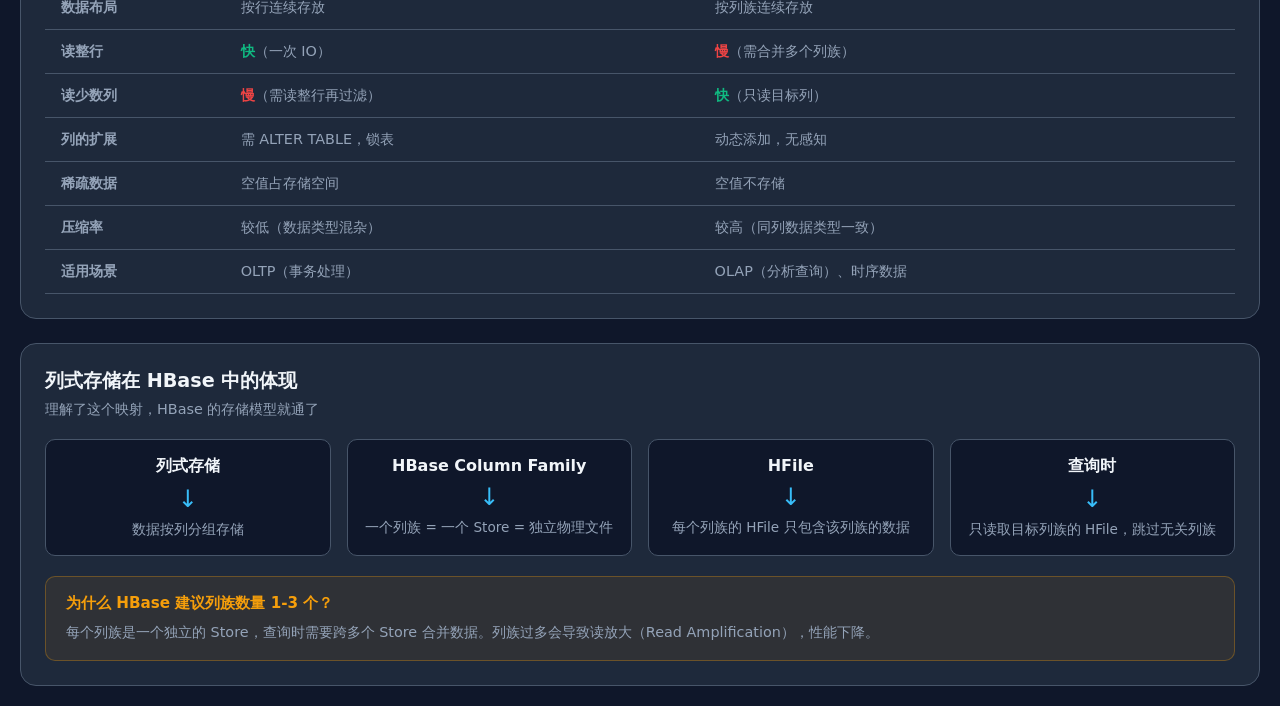
==== commit 19b6c0c3: "Add row-store vs column-store comparison module - Add new tab in storage.html for row vs column stor" ====
--- a/vislab/storage.html
+++ b/vislab/storage.html
@@ -24,7 +24,10 @@
 
         <!-- Navigation Tabs -->
         <div class="tabs">
-            <button class="tab active" data-tab="keyvalue" onclick="switchTab('keyvalue')">
+            <button class="tab active" data-tab="rowcol" onclick="switchTab('rowcol')">
+                <span class="tab-icon">&#128200;</span> 行式 vs 列式
+            </button>
+            <button class="tab" data-tab="keyvalue" onclick="switchTab('keyvalue')">
                 <span class="tab-icon">&#128451;</span> KeyValue 结构
             </button>
             <button class="tab" data-tab="logical" onclick="switchTab('logical')">
@@ -41,8 +44,248 @@
             </button>
         </div>
 
+        <!-- Tab Content: Row vs Column Store -->
+        <div class="tab-content active" id="tab-rowcol">
+            <div class="section-header">
+                <h2>行式存储 vs 列式存储</h2>
+                <p>理解两种存储模型的区别是掌握 HBase 存储设计的前提</p>
+            </div>
+
+            <!-- Data Layout Visualization -->
+            <div class="rowcol-layout-section">
+                <h3>数据在磁盘上的排列方式</h3>
+                <p>同样的数据，行式和列式的物理布局完全不同</p>
+
+                <div class="rowcol-demo-table">
+                    <table class="demo-data-table">
+                        <thead>
+                            <tr>
+                                <th>ID</th>
+                                <th>Name</th>
+                                <th>Age</th>
+                                <th>City</th>
+                            </tr>
+                        </thead>
+                        <tbody>
+                            <tr><td>001</td><td>张三</td><td>25</td><td>北京</td></tr>
+                            <tr><td>002</td><td>李四</td><td>30</td><td>上海</td></tr>
+                            <tr><td>003</td><td>王五</td><td>28</td><td>广州</td></tr>
+                        </tbody>
+                    </table>
+                </div>
+
+                <div class="rowcol-layout-compare">
+                    <div class="layout-side">
+                        <div class="layout-title">
+                            <span class="layout-icon">&#128451;</span>
+                            行式存储（MySQL）
+                        </div>
+                        <div class="layout-desc">数据按行连续存放</div>
+                        <div class="disk-blocks row-store-blocks" id="rowStoreBlocks">
+                            <div class="disk-block">
+                                <div class="block-label">Block 1</div>
+                                <div class="block-data">
+                                    <span class="data-cell row-id">001</span>
+                                    <span class="data-cell row-name">张三</span>
+                                    <span class="data-cell row-age">25</span>
+                                    <span class="data-cell row-city">北京</span>
+                                </div>
+                            </div>
+                            <div class="disk-block">
+                                <div class="block-label">Block 2</div>
+                                <div class="block-data">
+                                    <span class="data-cell row-id">002</span>
+                                    <span class="data-cell row-name">李四</span>
+                                    <span class="data-cell row-age">30</span>
+                                    <span class="data-cell row-city">上海</span>
+                                </div>
+                            </div>
+                            <div class="disk-block">
+                                <div class="block-label">Block 3</div>
+                                <div class="block-data">
+                                    <span class="data-cell row-id">003</span>
+                                    <span class="data-cell row-name">王五</span>
+                                    <span class="data-cell row-age">28</span>
+                                    <span class="data-cell row-city">广州</span>
+                                </div>
+                            </div>
+                        </div>
+                    </div>
+
+                    <div class="layout-vs">VS</div>
+
+                    <div class="layout-side">
+                        <div class="layout-title">
+                            <span class="layout-icon">&#128196;</span>
+                            列式存储（HBase）
+                        </div>
+                        <div class="layout-desc">数据按列族连续存放</div>
+                        <div class="disk-blocks col-store-blocks" id="colStoreBlocks">
+                            <div class="disk-block cf-block">
+                                <div class="block-label">CF: info</div>
+                                <div class="block-data">
+                                    <div class="col-group">
+                                        <span class="col-label">RowKey</span>
+                                        <span class="data-cell col-id">001</span>
+                                        <span class="data-cell col-id">002</span>
+                                        <span class="data-cell col-id">003</span>
+                                    </div>
+                                    <div class="col-group">
+                                        <span class="col-label">name</span>
+                                        <span class="data-cell col-name">张三</span>
+                                        <span class="data-cell col-name">李四</span>
+                                        <span class="data-cell col-name">王五</span>
+                                    </div>
+                                    <div class="col-group">
+                                        <span class="col-label">age</span>
+                                        <span class="data-cell col-age">25</span>
+                                        <span class="data-cell col-age">30</span>
+                                        <span class="data-cell col-age">28</span>
+                                    </div>
+                                </div>
+                            </div>
+                            <div class="disk-block cf-block">
+                                <div class="block-label">CF: extra</div>
+                                <div class="block-data">
+                                    <div class="col-group">
+                                        <span class="col-label">RowKey</span>
+                                        <span class="data-cell col-id">001</span>
+                                        <span class="data-cell col-id">002</span>
+                                        <span class="data-cell col-id">003</span>
+                                    </div>
+                                    <div class="col-group">
+                                        <span class="col-label">city</span>
+                                        <span class="data-cell col-city">北京</span>
+                                        <span class="data-cell col-city">上海</span>
+                                        <span class="data-cell col-city">广州</span>
+                                    </div>
+                                </div>
+                            </div>
+                        </div>
+                    </div>
+                </div>
+            </div>
+
+            <!-- Query Scenario Simulation -->
+            <div class="query-sim-section">
+                <h3>查询场景模拟</h3>
+                <p>同样的查询，两种存储模型的 IO 开销差异巨大</p>
+
+                <div class="query-scenario">
+                    <div class="query-prompt">
+                        <span class="query-label">查询需求：</span>
+                        <code>SELECT Age FROM Users</code>
+                        （读取所有用户的年龄）
+                    </div>
+
+                    <div class="query-controls">
+                        <button class="btn btn-primary" onclick="simulateRowQuery()">
+                            <span class="icon">&#128451;</span> 模拟行式存储查询
+                        </button>
+                        <button class="btn btn-primary" onclick="simulateColQuery()">
+                            <span class="icon">&#128196;</span> 模拟列式存储查询
+                        </button>
+                        <button class="btn btn-secondary" onclick="resetQuerySim()">
+                            <span class="icon">&#128260;</span> 重置
+                        </button>
+                    </div>
+
+                    <div class="query-result" id="queryResult">
+                        <div class="result-empty">点击上方按钮查看查询过程对比</div>
+                    </div>
+                </div>
+            </div>
+
+            <!-- Comparison Table -->
+            <div class="compare-table-section">
+                <h3>核心特性对比</h3>
+                <div class="compare-table-wrapper">
+                    <table class="compare-table">
+                        <thead>
+                            <tr>
+                                <th>对比维度</th>
+                                <th>行式存储（MySQL / Oracle）</th>
+                                <th>列式存储（HBase / ClickHouse）</th>
+                            </tr>
+                        </thead>
+                        <tbody>
+                            <tr>
+                                <td><strong>数据布局</strong></td>
+                                <td>按行连续存放</td>
+                                <td>按列族连续存放</td>
+                            </tr>
+                            <tr>
+                                <td><strong>读整行</strong></td>
+                                <td><span class="compare-good">快</span>（一次 IO）</td>
+                                <td><span class="compare-bad">慢</span>（需合并多个列族）</td>
+                            </tr>
+                            <tr>
+                                <td><strong>读少数列</strong></td>
+                                <td><span class="compare-bad">慢</span>（需读整行再过滤）</td>
+                                <td><span class="compare-good">快</span>（只读目标列）</td>
+                            </tr>
+                            <tr>
+                                <td><strong>列的扩展</strong></td>
+                                <td>需 ALTER TABLE，锁表</td>
+                                <td>动态添加，无感知</td>
+                            </tr>
+                            <tr>
+                                <td><strong>稀疏数据</strong></td>
+                                <td>空值占存储空间</td>
+                                <td>空值不存储</td>
+                            </tr>
+                            <tr>
+                                <td><strong>压缩率</strong></td>
+                                <td>较低（数据类型混杂）</td>
+                                <td>较高（同列数据类型一致）</td>
+                            </tr>
+                            <tr>
+                                <td><strong>适用场景</strong></td>
+                                <td>OLTP（事务处理）</td>
+                                <td>OLAP（分析查询）、时序数据</td>
+                            </tr>
+                        </tbody>
+                    </table>
+                </div>
+            </div>
+
+            <!-- HBase Mapping -->
+            <div class="hbase-mapping-section">
+                <h3>列式存储在 HBase 中的体现</h3>
+                <p>理解了这个映射，HBase 的存储模型就通了</p>
+
+                <div class="mapping-flow">
+                    <div class="mapping-item">
+                        <div class="mapping-concept">列式存储</div>
+                        <div class="mapping-arrow">&#8595;</div>
+                        <div class="mapping-desc">数据按列分组存储</div>
+                    </div>
+                    <div class="mapping-item">
+                        <div class="mapping-concept">HBase Column Family</div>
+                        <div class="mapping-arrow">&#8595;</div>
+                        <div class="mapping-desc">一个列族 = 一个 Store = 独立物理文件</div>
+                    </div>
+                    <div class="mapping-item">
+                        <div class="mapping-concept">HFile</div>
+                        <div class="mapping-arrow">&#8595;</div>
+                        <div class="mapping-desc">每个列族的 HFile 只包含该列族的数据</div>
+                    </div>
+                    <div class="mapping-item">
+                        <div class="mapping-concept">查询时</div>
+                        <div class="mapping-arrow">&#8595;</div>
+                        <div class="mapping-desc">只读取目标列族的 HFile，跳过无关列族</div>
+                    </div>
+                </div>
+
+                <div class="mapping-tip">
+                    <strong>为什么 HBase 建议列族数量 1-3 个？</strong>
+                    <p>每个列族是一个独立的 Store，查询时需要跨多个 Store 合并数据。列族过多会导致读放大（Read Amplification），性能下降。</p>
+                </div>
+            </div>
+        </div>
+
         <!-- Tab Content: KeyValue Structure -->
-        <div class="tab-content active" id="tab-keyvalue">
+        <div class="tab-content" id="tab-keyvalue">
             <div class="section-header">
                 <h2>KeyValue 结构详解</h2>
                 <p>HBase 中所有数据以 KeyValue 对的形式存储，这是 HBase 存储模型的核心</p>
--- a/vislab/css/storage.css
+++ b/vislab/css/storage.css
@@ -1145,3 +1145,468 @@
 ::-webkit-scrollbar-thumb:hover {
     background: var(--text-muted);
 }
+
+/* ===== Row vs Column Store Styles ===== */
+
+/* Data Layout Section */
+.rowcol-layout-section {
+    background: var(--bg-secondary);
+    border-radius: var(--radius-lg);
+    border: 1px solid var(--border-color);
+    padding: 24px;
+    margin-bottom: 24px;
+}
+
+.rowcol-layout-section h3 {
+    font-size: 1.2rem;
+    color: var(--text-primary);
+    margin-bottom: 6px;
+}
+
+.rowcol-layout-section > p {
+    color: var(--text-secondary);
+    font-size: 0.9rem;
+    margin-bottom: 20px;
+}
+
+/* Demo Data Table */
+.rowcol-demo-table {
+    display: flex;
+    justify-content: center;
+    margin-bottom: 24px;
+}
+
+.demo-data-table {
+    border-collapse: collapse;
+    font-size: 0.9rem;
+}
+
+.demo-data-table th,
+.demo-data-table td {
+    padding: 10px 16px;
+    border: 1px solid var(--border-color);
+    text-align: center;
+}
+
+.demo-data-table th {
+    background: rgba(56, 189, 248, 0.1);
+    color: var(--highlight);
+    font-weight: 600;
+}
+
+.demo-data-table td {
+    color: var(--text-secondary);
+    background: rgba(255, 255, 255, 0.02);
+}
+
+/* Layout Compare */
+.rowcol-layout-compare {
+    display: grid;
+    grid-template-columns: 1fr auto 1fr;
+    gap: 20px;
+    align-items: start;
+}
+
+.layout-side {
+    background: var(--bg-primary);
+    border-radius: var(--radius-md);
+    border: 1px solid var(--border-color);
+    padding: 16px;
+}
+
+.layout-title {
+    font-size: 1rem;
+    font-weight: 600;
+    color: var(--text-primary);
+    margin-bottom: 4px;
+    display: flex;
+    align-items: center;
+    gap: 8px;
+}
+
+.layout-icon {
+    font-size: 1.3rem;
+}
+
+.layout-desc {
+    font-size: 0.8rem;
+    color: var(--text-muted);
+    margin-bottom: 12px;
+}
+
+.layout-vs {
+    display: flex;
+    align-items: center;
+    justify-content: center;
+    font-size: 1.2rem;
+    font-weight: 700;
+    color: var(--highlight);
+    padding-top: 40px;
+}
+
+/* Disk Blocks */
+.disk-blocks {
+    display: flex;
+    flex-direction: column;
+    gap: 8px;
+}
+
+.disk-block {
+    background: rgba(255, 255, 255, 0.03);
+    border: 1px solid var(--border-color);
+    border-radius: var(--radius-sm);
+    padding: 10px;
+    transition: var(--transition);
+}
+
+.disk-block:hover {
+    border-color: var(--highlight);
+}
+
+.block-label {
+    font-size: 0.75rem;
+    color: var(--text-muted);
+    margin-bottom: 6px;
+    text-transform: uppercase;
+    letter-spacing: 0.5px;
+}
+
+.block-data {
+    display: flex;
+    gap: 6px;
+    flex-wrap: wrap;
+}
+
+.data-cell {
+    padding: 4px 10px;
+    border-radius: var(--radius-sm);
+    font-size: 0.8rem;
+    font-family: 'Consolas', 'Monaco', monospace;
+    transition: var(--transition);
+}
+
+/* Row store cells */
+.row-store-blocks .data-cell {
+    background: rgba(59, 130, 246, 0.15);
+    color: var(--accent-blue);
+    border: 1px solid rgba(59, 130, 246, 0.3);
+}
+
+.row-store-blocks .data-cell.highlight {
+    background: rgba(245, 158, 11, 0.3);
+    border-color: var(--accent-amber);
+    box-shadow: 0 0 8px rgba(245, 158, 11, 0.3);
+    animation: pulse 0.8s ease-in-out;
+}
+
+/* Column store cells */
+.col-store-blocks .disk-block {
+    background: rgba(16, 185, 129, 0.05);
+    border-color: rgba(16, 185, 129, 0.3);
+}
+
+.col-store-blocks .col-group {
+    display: flex;
+    flex-direction: column;
+    gap: 4px;
+}
+
+.col-store-blocks .col-label {
+    font-size: 0.7rem;
+    color: var(--text-muted);
+    text-transform: uppercase;
+    letter-spacing: 0.5px;
+    margin-bottom: 2px;
+}
+
+.col-store-blocks .data-cell {
+    background: rgba(16, 185, 129, 0.15);
+    color: var(--accent-green);
+    border: 1px solid rgba(16, 185, 129, 0.3);
+}
+
+.col-store-blocks .data-cell.highlight {
+    background: rgba(245, 158, 11, 0.3);
+    border-color: var(--accent-amber);
+    box-shadow: 0 0 8px rgba(245, 158, 11, 0.3);
+    animation: pulse 0.8s ease-in-out;
+}
+
+.col-store-blocks .cf-block .block-label {
+    color: var(--accent-green);
+}
+
+/* Query Simulation */
+.query-sim-section {
+    background: var(--bg-secondary);
+    border-radius: var(--radius-lg);
+    border: 1px solid var(--border-color);
+    padding: 24px;
+    margin-bottom: 24px;
+}
+
+.query-sim-section h3 {
+    font-size: 1.2rem;
+    color: var(--text-primary);
+    margin-bottom: 6px;
+}
+
+.query-sim-section > p {
+    color: var(--text-secondary);
+    font-size: 0.9rem;
+    margin-bottom: 16px;
+}
+
+.query-scenario {
+    background: var(--bg-primary);
+    border-radius: var(--radius-md);
+    padding: 20px;
+}
+
+.query-prompt {
+    font-size: 1rem;
+    color: var(--text-primary);
+    margin-bottom: 16px;
+    padding: 12px 16px;
+    background: rgba(56, 189, 248, 0.08);
+    border-left: 3px solid var(--highlight);
+    border-radius: 0 var(--radius-sm) var(--radius-sm) 0;
+}
+
+.query-prompt code {
+    background: rgba(255, 255, 255, 0.1);
+    padding: 2px 8px;
+    border-radius: 4px;
+    font-family: 'Consolas', 'Monaco', monospace;
+    font-size: 0.9rem;
+    color: var(--highlight);
+}
+
+.query-label {
+    font-weight: 600;
+    margin-right: 8px;
+}
+
+.query-controls {
+    display: flex;
+    gap: 10px;
+    margin-bottom: 20px;
+    flex-wrap: wrap;
+}
+
+.query-result {
+    min-height: 120px;
+    background: var(--bg-secondary);
+    border-radius: var(--radius-sm);
+    padding: 16px;
+    border: 1px solid var(--border-color);
+}
+
+.result-empty {
+    text-align: center;
+    color: var(--text-muted);
+    padding: 30px;
+}
+
+.result-content h4 {
+    font-size: 1rem;
+    margin-bottom: 10px;
+}
+
+.result-content .result-row {
+    color: #ef4444;
+}
+
+.result-content .result-col {
+    color: #10b981;
+}
+
+.result-content p {
+    color: var(--text-secondary);
+    font-size: 0.9rem;
+    line-height: 1.6;
+    margin-bottom: 8px;
+}
+
+.result-content .result-stats {
+    display: flex;
+    gap: 20px;
+    margin-top: 12px;
+    padding-top: 12px;
+    border-top: 1px solid var(--border-color);
+}
+
+.stat-item {
+    text-align: center;
+}
+
+.stat-value {
+    font-size: 1.5rem;
+    font-weight: 700;
+    display: block;
+}
+
+.stat-value.row-stat {
+    color: var(--accent-red);
+}
+
+.stat-value.col-stat {
+    color: var(--accent-green);
+}
+
+.stat-label {
+    font-size: 0.8rem;
+    color: var(--text-muted);
+}
+
+/* Comparison Table */
+.compare-table-section {
+    background: var(--bg-secondary);
+    border-radius: var(--radius-lg);
+    border: 1px solid var(--border-color);
+    padding: 24px;
+    margin-bottom: 24px;
+}
+
+.compare-table-section h3 {
+    font-size: 1.2rem;
+    color: var(--text-primary);
+    margin-bottom: 16px;
+}
+
+.compare-table-wrapper {
+    overflow-x: auto;
+}
+
+.compare-table {
+    width: 100%;
+    border-collapse: collapse;
+    font-size: 0.9rem;
+}
+
+.compare-table th,
+.compare-table td {
+    padding: 12px 16px;
+    text-align: left;
+    border-bottom: 1px solid var(--border-color);
+}
+
+.compare-table th {
+    background: rgba(56, 189, 248, 0.08);
+    color: var(--highlight);
+    font-weight: 600;
+    font-size: 0.85rem;
+}
+
+.compare-table td {
+    color: var(--text-secondary);
+}
+
+.compare-table tr:hover {
+    background: rgba(255, 255, 255, 0.02);
+}
+
+.compare-good {
+    color: #10b981;
+    font-weight: 600;
+}
+
+.compare-bad {
+    color: #ef4444;
+    font-weight: 600;
+}
+
+/* HBase Mapping */
+.hbase-mapping-section {
+    background: var(--bg-secondary);
+    border-radius: var(--radius-lg);
+    border: 1px solid var(--border-color);
+    padding: 24px;
+}
+
+.hbase-mapping-section h3 {
+    font-size: 1.2rem;
+    color: var(--text-primary);
+    margin-bottom: 6px;
+}
+
+.hbase-mapping-section > p {
+    color: var(--text-secondary);
+    font-size: 0.9rem;
+    margin-bottom: 20px;
+}
+
+.mapping-flow {
+    display: grid;
+    grid-template-columns: repeat(auto-fit, minmax(200px, 1fr));
+    gap: 16px;
+    margin-bottom: 20px;
+}
+
+.mapping-item {
+    background: var(--bg-primary);
+    border: 1px solid var(--border-color);
+    border-radius: var(--radius-md);
+    padding: 16px;
+    text-align: center;
+    transition: var(--transition);
+}
+
+.mapping-item:hover {
+    border-color: var(--highlight);
+    transform: translateY(-2px);
+}
+
+.mapping-concept {
+    font-size: 1rem;
+    font-weight: 600;
+    color: var(--text-primary);
+    margin-bottom: 8px;
+}
+
+.mapping-arrow {
+    font-size: 1.5rem;
+    color: var(--highlight);
+    margin: 8px 0;
+    animation: bounce 1.5s ease-in-out infinite;
+}
+
+.mapping-desc {
+    font-size: 0.85rem;
+    color: var(--text-secondary);
+}
+
+.mapping-tip {
+    background: rgba(245, 158, 11, 0.08);
+    border: 1px solid rgba(245, 158, 11, 0.3);
+    border-radius: var(--radius-md);
+    padding: 16px 20px;
+}
+
+.mapping-tip strong {
+    color: var(--accent-amber);
+    font-size: 0.95rem;
+}
+
+.mapping-tip p {
+    color: var(--text-secondary);
+    font-size: 0.9rem;
+    margin-top: 8px;
+    line-height: 1.5;
+}
+
+/* Responsive for rowcol */
+@media (max-width: 900px) {
+    .rowcol-layout-compare {
+        grid-template-columns: 1fr;
+    }
+
+    .layout-vs {
+        transform: rotate(90deg);
+        padding: 10px 0;
+    }
+
+    .mapping-flow {
+        grid-template-columns: 1fr;
+    }
+}
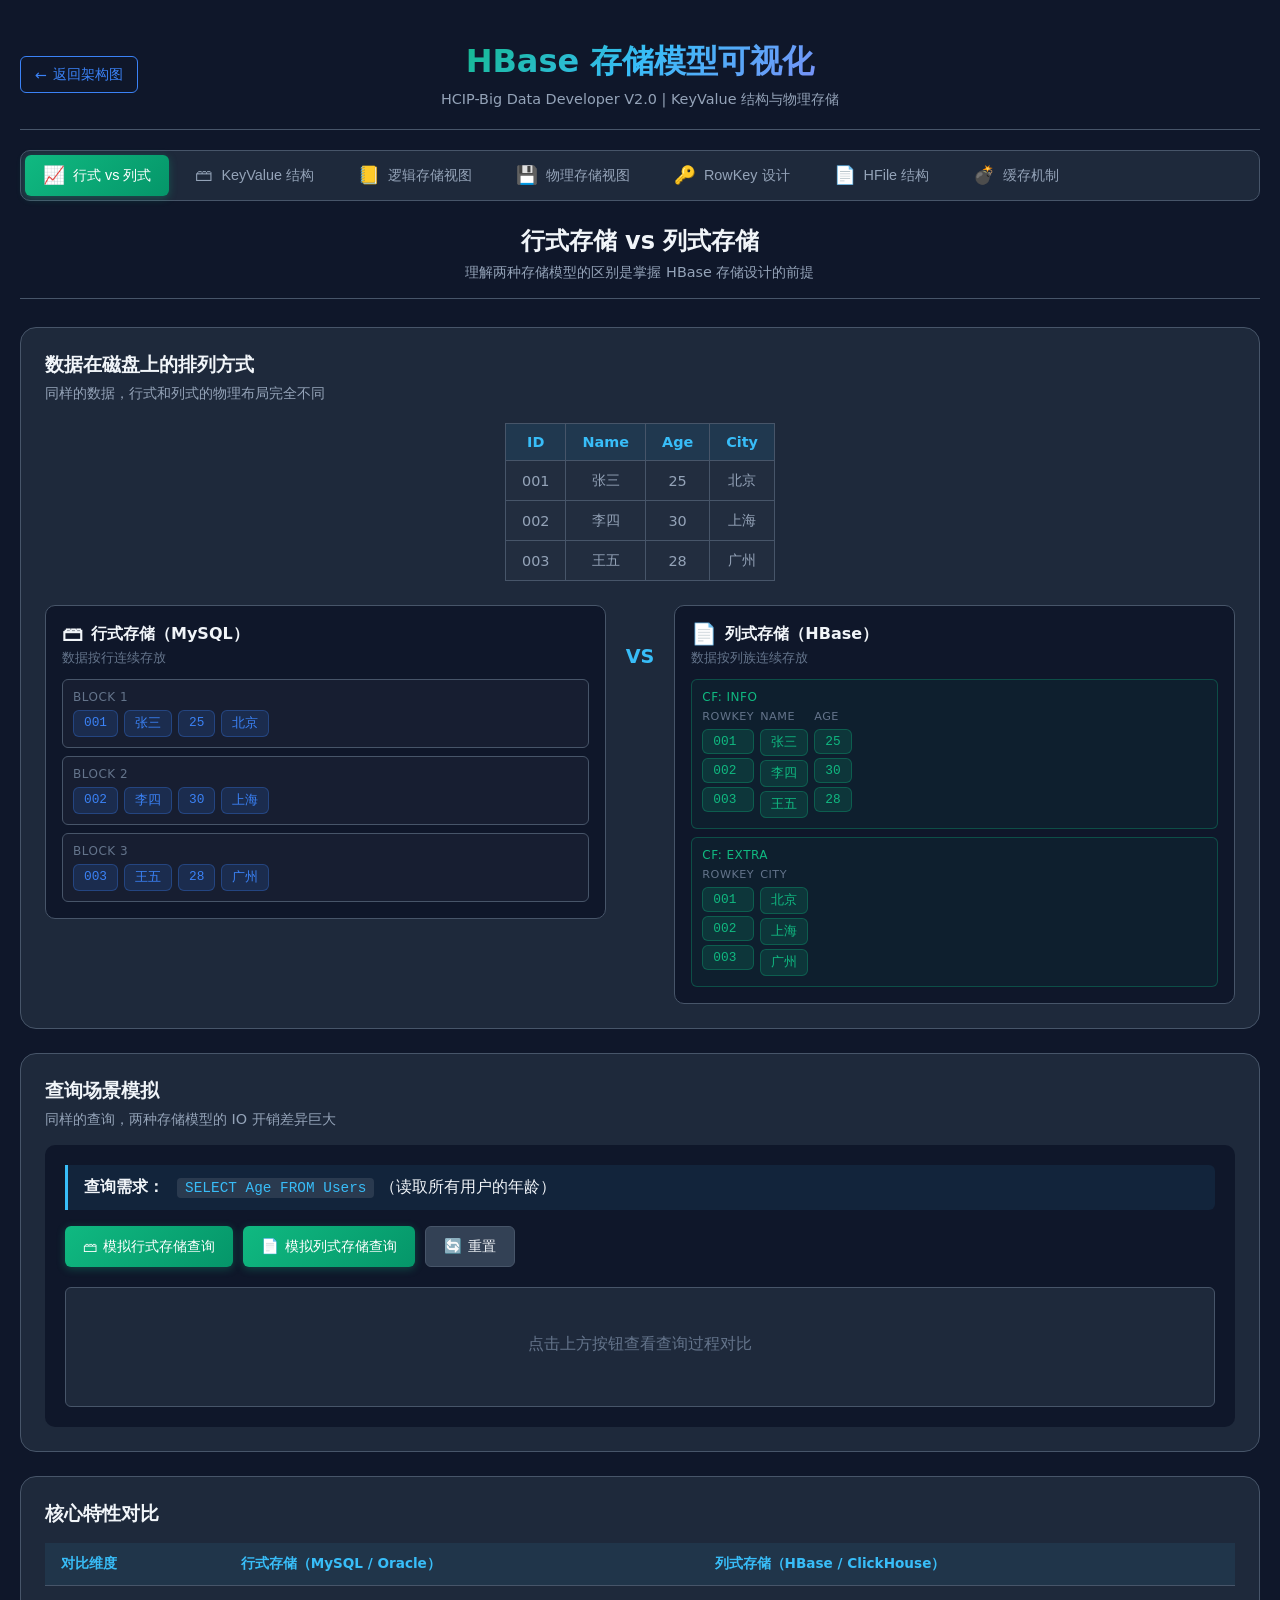
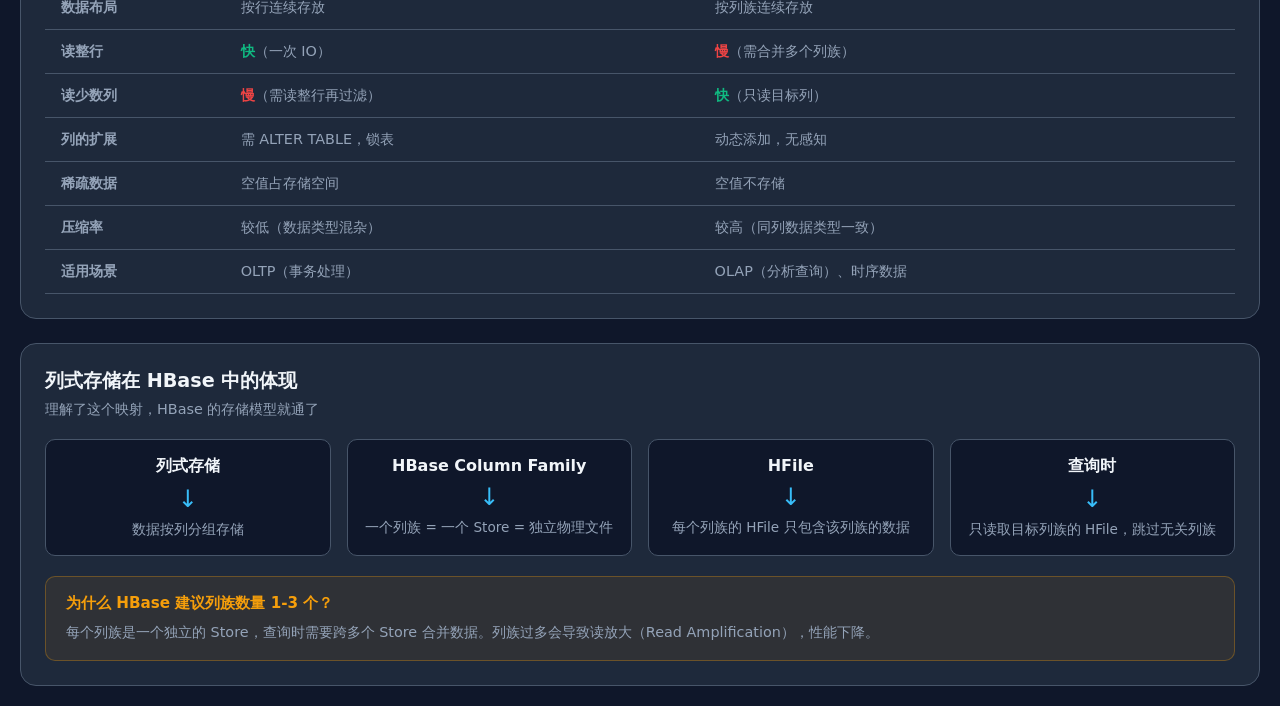
==== commit 70356be9: "Add cache mechanism visualization module - Add new 'Cache Mechanism' tab in storage.html - Visualize" ====
--- a/vislab/storage.html
+++ b/vislab/storage.html
@@ -41,6 +41,9 @@
             </button>
             <button class="tab" data-tab="hfile" onclick="switchTab('hfile')">
                 <span class="tab-icon">&#128196;</span> HFile 结构
+            </button>
+            <button class="tab" data-tab="cache" onclick="switchTab('cache')">
+                <span class="tab-icon">&#128163;</span> 缓存机制
             </button>
         </div>
 
@@ -753,6 +756,244 @@
                 </div>
             </div>
         </div>
+
+        <!-- Tab Content: Cache Mechanism -->
+        <div class="tab-content" id="tab-cache">
+            <div class="section-header">
+                <h2>HBase 缓存机制</h2>
+                <p>MemStore 与 BlockCache 协同工作，实现高效读写</p>
+            </div>
+
+            <!-- Cache Architecture Overview -->
+            㰭iv class="cache-architecture">
+                <div class="cache-title">RegionServer 内部缓存架构</div>
+                <div class="cache-layout">
+                    <div class="cache-region-server">
+                        <div class="rs-header"><span class="rs-icon">&#127758;</span> HRegionServer</div>
+                        <div class="rs-body">
+                            <div class="cache-box memstore-box" id="memstoreBox">
+                                <div class="cache-box-header">
+                                    <span class="cache-icon">&#128163;</span>
+                                    <span>MemStore</span>
+                                    <span class="cache-tag write">写缓存</span>
+                                </div>
+                                <div class="cache-box-desc">内存中的写入缓冲区</div>
+                                <div class="cache-visual memstore-visual" id="memstoreVisual">
+                                    <div class="memstore-fill" id="memstoreFill"></div>
+                                    <div class="memstore-text" id="memstoreText">已使用: 0%</div>
+                                </div>
+                                <div class="cache-detail">
+                                    <div class="detail-row"><span>作用</span><span>新写入数据先进入此处</span></div>
+                                    <div class="detail-row"><span>刷写阈值</span><span>默认 128MB</span></div>
+                                    <div class="detail-row"><span>刷写后</span><span>生成 StoreFile (HFile)</span></div>
+                                </div>
+                            </div>
+
+                            <div class="cache-box blockcache-box" id="blockcacheBox">
+                                <div class="cache-box-header">
+                                    <span class="cache-icon">&#128214;</span>
+                                    <span>BlockCache</span>
+                                    <span class="cache-tag read">读缓存</span>
+                                </div>
+                                <div class="cache-box-desc">HFile 数据块缓存</div>
+                                <div class="cache-visual blockcache-visual" id="blockcacheVisual">
+                                    <div class="blockcache-blocks" id="blockcacheBlocks">
+                                        <div class="bc-block empty"></div>
+                                        <div class="bc-block empty"></div>
+                                        <div class="bc-block empty"></div>
+                                        <div class="bc-block empty"></div>
+                                        <div class="bc-block empty"></div>
+                                        <div class="bc-block empty"></div>
+                                    </div>
+                                    <div class="blockcache-text" id="blockcacheText">缓存块: 0/6</div>
+                                </div>
+                                <div class="cache-detail">
+                                    <div class="detail-row"><span>作用</span><span>缓存热数据块，加速读</span></div>
+                                    <div class="detail-row"><span>命中时</span><span>直接从内存返回</span></div>
+                                    <div class="detail-row"><span>未命中</span><span>从 HFile 读取并缓存</span></div>
+                                㰭iv>
+                            </div>
+                        </div>
+                    </div>
+                </div>
+            </div>
+
+            <!-- Write Path with MemStore -->
+            <div class="cache-write-section">
+                <h3>写入流程与 MemStore</h3>
+                <p>观察数据如何写入 MemStore，并在达到阈值后刷写到 HFile</p>
+
+                <div class="write-sim-container">
+                    <div class="write-sim-steps">
+                        <div class="write-step" id="wStep1">
+                            <div class="write-step-num">1</div>
+                            <div class="write-step-content">
+                                <div class="write-step-title">Client 发送 Put</div>
+                                <div class="write-step-desc">客户端发送写入请求</div>
+                            </div>
+                        </div>
+                        <div class="write-arrow">&#8595;</div>
+                        <div class="write-step" id="wStep2">
+                            <div class="write-step-num">2</div>
+                            <div class="write-step-content">
+                                <div class="write-step-title">写入 WAL</div>
+                                <div class="write-step-desc">先写预写日志保证可靠性</div>
+                            </div>
+                        </div>
+                        <div class="write-arrow">&#8595;</div>
+                        <div class="write-step" id="wStep3">
+                            <div class="write-step-num">3</div>
+                            <div class="write-step-content">
+                                <div class="write-step-title">写入 MemStore</div>
+                                <div class="write-step-desc">数据进入内存缓冲区</div>
+                            </div>
+                        </div>
+                        <div class="write-arrow">&#8595;</div>
+                        <div class="write-step" id="wStep4">
+                            <div class="write-step-num">4</div>
+                            <div class="write-step-content">
+                                <div class="write-step-title">MemStore Flush</div>
+                                <div class="write-step-desc">达到阈值后刷写为 HFile</div>
+                            </div>
+                        </div>
+                    </div>
+
+                    <div class="write-sim-visual">
+                        <div class="write-memstore-panel">
+                            <div class="panel-label">MemStore 状态</div>
+                            <div class="memstore-bucket" id="memstoreBucket">
+                                <div class="bucket-fill" id="bucketFill"></div>
+                                <div class="bucket-markers">
+                                    <div class="bucket-marker" style="bottom: 33%;">33%</div>
+                                    <div class="bucket-marker" style="bottom: 66%;">66%</div>
+                                    <div class="bucket-marker threshold" style="bottom: 100%;">100% (Flush)</div>
+                                </div>
+                            </div>
+                            <div class="bucket-status" id="bucketStatus">等待写入...</div>
+                        </div>
+
+                        <div class="write-controls">
+                            <button class="btn btn-primary" onclick="simulateWrite()">
+                                <span class="icon">&#10133;</span> 模拟写入数据
+                            </button>
+                            <button class="btn btn-secondary" onclick="resetWriteSim()">
+                                <span class="icon">&#128260;</span> 重置
+                            </button>
+                        </div>
+
+                        <div class="write-hfile-panel" id="hfilePanel">
+                            <div class="panel-label">已生成的 HFile</div>
+                            <div class="hfile-list" id="hfileList"></div>
+                        </div>
+                    </div>
+                </div>
+            </div>
+
+            <!-- Read Path with BlockCache -->
+            <div class="cache-read-section">
+                <h3>读取流程与 BlockCache</h3>
+                <p>观察读取时如何依次检查 MemStore、BlockCache 和 HFile</p>
+
+                <div class="read-cache-container">
+                    <div class="read-cache-layers">
+                        <div class="read-layer" id="rLayerMemstore" onclick="checkMemStore()">
+                            <div class="read-layer-header">
+                                <span class="layer-icon">&#128163;</span>
+                                <span>MemStore</span>
+                                <span class="layer-status" id="statusMemstore">未检查</span>
+                            </div>
+                            <div class="read-layer-desc">检查最新写入的数据（可能未刷写）</div>
+                        </div>
+
+                        <div class="read-arrow">&#8595;</div>
+
+                        <div class="read-layer" id="rLayerBlockCache" onclick="checkBlockCache()">
+                            <div class="read-layer-header">
+                                <span class="layer-icon">&#128214;</span>
+                                <span>BlockCache</span>
+                                <span class="layer-status" id="statusBlockCache">未检查</span>
+                            </div>
+                            <div class="read-layer-desc">检查近期读取过的数据块</div>
+                        </div>
+
+                        <div class="read-arrow">&#8595;</div>
+
+                        <div class="read-layer" id="rLayerHFile" onclick="checkHFile()">
+                            <div class="read-layer-header">
+                                <span class="layer-icon">&#128190;</span>
+                                <span>HFile (磁盘)</span>
+                                <span class="layer-status" id="statusHFile">未检查</span>
+                            </div>
+                            <div class="read-layer-desc">从磁盘读取数据并缓存到 BlockCache</div>
+                        </div>
+                    </div>
+
+                    <div class="read-cache-controls">
+                        <button class="btn btn-primary" onclick="simulateReadHit()">
+                            <span class="icon">&#9989;</span> 模拟缓存命中
+                        </button>
+                        <button class="btn btn-primary" onclick="simulateReadMiss()">
+                            <span class="icon">&#10060;</span> 模拟缓存未命中
+                        </button>
+                        <button class="btn btn-secondary" onclick="resetReadSim()">
+                            <span class="icon">&#128260;</span> 重置
+                        </button>
+                    </div>
+
+                    <div class="read-cache-result" id="readCacheResult">
+                        <div class="result-empty">点击上方按钮模拟读取过程</div>
+                    </div>
+                </div>
+            </div>
+
+            <!-- Cache Comparison Table -->
+            <div class="cache-compare-section">
+                <h3>MemStore vs BlockCache 对比</h3>
+                <div class="compare-table-wrapper">
+                    <table class="compare-table">
+                        <thead>
+                            <tr>
+                                <th>对比维度</th>
+                                <th>MemStore</th>
+                                <th>BlockCache</th>
+                            </tr>
+                        </thead>
+                        <tbody>
+                            <tr>
+                                <td><strong>主要作用</strong></td>
+                                <td>写缓存 + 读缓存</td>
+                                <td>文件块缓存（读缓存）</td>
+                            </tr>
+                            <tr>
+                                <td><strong>存储内容</strong></td>
+                                <td>新写入的 KeyValue 数据</td>
+                                <td>从 HFile 读取过的 Data Block</td>
+                            </tr>
+                            <tr>
+                                <td><strong>生命周期</strong></td>
+                                <td>刷写后清空（生成 HFile）</td>
+                                <td>LRU 淘汰，长期存在</td>
+                            </tr>
+                            <tr>
+                                <td><strong>触发条件</strong></td>
+                                <td>达到阈值（默认 128MB）或时间触发</td>
+                                <td>内存不足时 LRU 淘汰</td>
+                            </tr>
+                            <tr>
+                                <td><strong>写入路径</strong></td>
+                                <td>数据写入必经之地</td>
+                                <td>不直接参与写入</td>
+                            </tr>
+                            <tr>
+                                <td><strong>读取路径</strong></td>
+                                <td>优先检查（最新数据）</td>
+                                <td>其次检查（热数据）</td>
+                            </tr>
+                        </tbody>
+                    </table>
+                </div>
+            </div>
+        </div>
     </div>
 
     <script src="js/storage.js"></script>
--- a/vislab/css/storage.css
+++ b/vislab/css/storage.css
@@ -1610,3 +1610,566 @@
         grid-template-columns: 1fr;
     }
 }
+
+/* ===== Cache Mechanism Styles ===== */
+
+/* Cache Architecture */
+.cache-architecture {
+    background: var(--bg-secondary);
+    border-radius: var(--radius-lg);
+    border: 1px solid var(--border-color);
+    padding: 24px;
+    margin-bottom: 24px;
+}
+
+.cache-title {
+    font-size: 1.2rem;
+    font-weight: 600;
+    color: var(--text-primary);
+    margin-bottom: 16px;
+    text-align: center;
+}
+
+.cache-layout {
+    display: flex;
+    justify-content: center;
+}
+
+.cache-region-server {
+    background: var(--bg-primary);
+    border: 2px solid var(--accent-server);
+    border-radius: var(--radius-md);
+    padding: 20px;
+    max-width: 600px;
+    width: 100%;
+}
+
+.rs-header {
+    font-size: 1.1rem;
+    font-weight: 600;
+    color: var(--accent-server);
+    margin-bottom: 16px;
+    display: flex;
+    align-items: center;
+    gap: 8px;
+    padding-bottom: 10px;
+    border-bottom: 1px solid var(--border-color);
+}
+
+.rs-icon {
+    font-size: 1.4rem;
+}
+
+.rs-body {
+    display: grid;
+    grid-template-columns: 1fr 1fr;
+    gap: 16px;
+}
+
+.cache-box {
+    background: rgba(255, 255, 255, 0.03);
+    border: 2px solid var(--border-color);
+    border-radius: var(--radius-sm);
+    padding: 16px;
+    transition: var(--transition);
+}
+
+.cache-box:hover {
+    transform: translateY(-2px);
+}
+
+.memstore-box {
+    border-color: var(--accent-amber);
+}
+
+.memstore-box:hover {
+    box-shadow: 0 0 15px rgba(245, 158, 11, 0.2);
+}
+
+.blockcache-box {
+    border-color: var(--accent-blue);
+}
+
+.blockcache-box:hover {
+    box-shadow: 0 0 15px rgba(59, 130, 246, 0.2);
+}
+
+.cache-box-header {
+    display: flex;
+    align-items: center;
+    gap: 8px;
+    margin-bottom: 6px;
+    font-weight: 600;
+    color: var(--text-primary);
+}
+
+.cache-icon {
+    font-size: 1.3rem;
+}
+
+.cache-tag {
+    margin-left: auto;
+    padding: 2px 10px;
+    border-radius: 20px;
+    font-size: 0.75rem;
+    font-weight: 500;
+}
+
+.cache-tag.write {
+    background: rgba(245, 158, 11, 0.2);
+    color: var(--accent-amber);
+}
+
+.cache-tag.read {
+    background: rgba(59, 130, 246, 0.2);
+    color: var(--accent-blue);
+}
+
+.cache-box-desc {
+    font-size: 0.85rem;
+    color: var(--text-secondary);
+    margin-bottom: 12px;
+}
+
+/* MemStore Visual */
+.cache-visual {
+    margin-bottom: 12px;
+}
+
+.memstore-visual {
+    height: 24px;
+    background: var(--bg-primary);
+    border-radius: 12px;
+    overflow: hidden;
+    position: relative;
+    border: 1px solid var(--border-color);
+}
+
+.memstore-fill {
+    height: 100%;
+    width: 0%;
+    background: linear-gradient(90deg, #f59e0b, #d97706);
+    border-radius: 12px;
+    transition: width 0.5s ease-out;
+}
+
+.memstore-text {
+    position: absolute;
+    top: 50%;
+    left: 50%;
+    transform: translate(-50%, -50%);
+    font-size: 0.75rem;
+    font-weight: 600;
+    color: var(--text-primary);
+    text-shadow: 0 1px 2px rgba(0, 0, 0, 0.5);
+}
+
+/* BlockCache Visual */
+.blockcache-visual {
+    text-align: center;
+}
+
+.blockcache-blocks {
+    display: grid;
+    grid-template-columns: repeat(3, 1fr);
+    gap: 6px;
+    margin-bottom: 8px;
+}
+
+.bc-block {
+    aspect-ratio: 1;
+    border-radius: var(--radius-sm);
+    border: 1px solid var(--border-color);
+    transition: var(--transition);
+}
+
+.bc-block.empty {
+    background: rgba(255, 255, 255, 0.03);
+}
+
+.bc-block.filled {
+    background: rgba(59, 130, 246, 0.4);
+    border-color: var(--accent-blue);
+    box-shadow: 0 0 8px rgba(59, 130, 246, 0.3);
+}
+
+.bc-block.hit {
+    background: rgba(16, 185, 129, 0.5);
+    border-color: var(--accent-green);
+    box-shadow: 0 0 10px rgba(16, 185, 129, 0.4);
+    animation: pulse 0.6s ease-in-out;
+}
+
+.blockcache-text {
+    font-size: 0.8rem;
+    color: var(--text-secondary);
+}
+
+/* Cache Detail */
+.cache-detail {
+    border-top: 1px solid var(--border-color);
+    padding-top: 10px;
+}
+
+.detail-row {
+    display: flex;
+    justify-content: space-between;
+    padding: 4px 0;
+    font-size: 0.8rem;
+}
+
+.detail-row span:first-child {
+    color: var(--text-muted);
+}
+
+.detail-row span:last-child {
+    color: var(--text-secondary);
+    text-align: right;
+}
+
+/* Write Simulation */
+.cache-write-section {
+    background: var(--bg-secondary);
+    border-radius: var(--radius-lg);
+    border: 1px solid var(--border-color);
+    padding: 24px;
+    margin-bottom: 24px;
+}
+
+.cache-write-section h3 {
+    font-size: 1.2rem;
+    color: var(--text-primary);
+    margin-bottom: 6px;
+}
+
+.cache-write-section > p {
+    color: var(--text-secondary);
+    font-size: 0.9rem;
+    margin-bottom: 16px;
+}
+
+.write-sim-container {
+    display: grid;
+    grid-template-columns: 1fr 1fr;
+    gap: 24px;
+}
+
+.write-sim-steps {
+    display: flex;
+    flex-direction: column;
+    gap: 8px;
+}
+
+.write-step {
+    display: flex;
+    gap: 12px;
+    align-items: flex-start;
+    background: var(--bg-primary);
+    border: 1px solid var(--border-color);
+    border-radius: var(--radius-sm);
+    padding: 12px 14px;
+    transition: var(--transition);
+}
+
+.write-step.active {
+    border-color: var(--accent-amber);
+    background: rgba(245, 158, 11, 0.05);
+}
+
+.write-step-num {
+    width: 26px;
+    height: 26px;
+    border-radius: 50%;
+    background: var(--bg-tertiary);
+    color: var(--text-secondary);
+    display: flex;
+    align-items: center;
+    justify-content: center;
+    font-weight: 600;
+    font-size: 0.8rem;
+    flex-shrink: 0;
+}
+
+.write-step.active .write-step-num {
+    background: var(--accent-amber);
+    color: white;
+}
+
+.write-step-title {
+    font-size: 0.9rem;
+    font-weight: 600;
+    color: var(--text-primary);
+    margin-bottom: 2px;
+}
+
+.write-step-desc {
+    font-size: 0.78rem;
+    color: var(--text-muted);
+}
+
+.write-arrow {
+    text-align: center;
+    color: var(--text-muted);
+    font-size: 1.2rem;
+}
+
+/* Write Sim Visual */
+.write-sim-visual {
+    display: flex;
+    flex-direction: column;
+    gap: 16px;
+}
+
+.write-memstore-panel,
+.write-hfile-panel {
+    background: var(--bg-primary);
+    border-radius: var(--radius-sm);
+    padding: 16px;
+    border: 1px solid var(--border-color);
+}
+
+.panel-label {
+    font-size: 0.85rem;
+    color: var(--text-muted);
+    margin-bottom: 10px;
+    text-transform: uppercase;
+    letter-spacing: 0.5px;
+}
+
+.memstore-bucket {
+    height: 160px;
+    background: var(--bg-secondary);
+    border: 2px solid var(--border-color);
+    border-radius: var(--radius-sm);
+    position: relative;
+    overflow: hidden;
+}
+
+.bucket-fill {
+    position: absolute;
+    bottom: 0;
+    left: 0;
+    right: 0;
+    height: 0%;
+    background: linear-gradient(180deg, rgba(245, 158, 11, 0.6), rgba(245, 158, 11, 0.3));
+    transition: height 0.5s ease-out;
+}
+
+.bucket-fill.flushing {
+    animation: flushAnim 0.8s ease-out forwards;
+}
+
+@keyframes flushAnim {
+    0% { height: var(--current-height); opacity: 1; }
+    50% { height: 100%; opacity: 0.8; }
+    100% { height: 0%; opacity: 0; }
+}
+
+.bucket-markers {
+    position: absolute;
+    top: 0;
+    left: 0;
+    right: 0;
+    bottom: 0;
+    pointer-events: none;
+}
+
+.bucket-marker {
+    position: absolute;
+    right: 8px;
+    font-size: 0.7rem;
+    color: var(--text-muted);
+    border-top: 1px dashed var(--border-color);
+    width: 40px;
+    text-align: right;
+    padding-top: 2px;
+}
+
+.bucket-marker.threshold {
+    color: var(--accent-red);
+    border-top-color: var(--accent-red);
+    width: auto;
+}
+
+.bucket-status {
+    text-align: center;
+    margin-top: 10px;
+    font-size: 0.85rem;
+    color: var(--text-secondary);
+}
+
+.write-controls {
+    display: flex;
+    gap: 10px;
+}
+
+.hfile-list {
+    display: flex;
+    flex-direction: column;
+    gap: 6px;
+    max-height: 120px;
+    overflow-y: auto;
+}
+
+.hfile-item {
+    background: rgba(16, 185, 129, 0.1);
+    border: 1px solid rgba(16, 185, 129, 0.3);
+    border-radius: var(--radius-sm);
+    padding: 8px 12px;
+    font-size: 0.8rem;
+    color: var(--accent-green);
+    font-family: 'Consolas', 'Monaco', monospace;
+    animation: fadeIn 0.3s ease-out;
+}
+
+/* Read Cache Section */
+.cache-read-section {
+    background: var(--bg-secondary);
+    border-radius: var(--radius-lg);
+    border: 1px solid var(--border-color);
+    padding: 24px;
+    margin-bottom: 24px;
+}
+
+.cache-read-section h3 {
+    font-size: 1.2rem;
+    color: var(--text-primary);
+    margin-bottom: 6px;
+}
+
+.cache-read-section > p {
+    color: var(--text-secondary);
+    font-size: 0.9rem;
+    margin-bottom: 16px;
+}
+
+.read-cache-container {
+    display: grid;
+    grid-template-columns: 1fr 1fr;
+    gap: 24px;
+}
+
+.read-cache-layers {
+    display: flex;
+    flex-direction: column;
+    gap: 10px;
+}
+
+.read-layer {
+    background: var(--bg-primary);
+    border: 2px solid var(--border-color);
+    border-radius: var(--radius-md);
+    padding: 14px 16px;
+    cursor: pointer;
+    transition: var(--transition);
+}
+
+.read-layer:hover {
+    transform: translateX(4px);
+    border-color: var(--highlight);
+}
+
+.read-layer.checked {
+    border-color: var(--accent-green);
+    background: rgba(16, 185, 129, 0.05);
+}
+
+.read-layer.missed {
+    border-color: var(--accent-red);
+    background: rgba(239, 68, 68, 0.05);
+}
+
+.read-layer.found {
+    border-color: var(--accent-green);
+    background: rgba(16, 185, 129, 0.1);
+    box-shadow: 0 0 15px rgba(16, 185, 129, 0.2);
+}
+
+.read-layer-header {
+    display: flex;
+    align-items: center;
+    gap: 8px;
+    margin-bottom: 4px;
+    font-weight: 600;
+    color: var(--text-primary);
+}
+
+.layer-icon {
+    font-size: 1.2rem;
+}
+
+.layer-status {
+    margin-left: auto;
+    font-size: 0.75rem;
+    padding: 2px 10px;
+    border-radius: 20px;
+    background: var(--bg-tertiary);
+    color: var(--text-muted);
+}
+
+.layer-status.hit {
+    background: rgba(16, 185, 129, 0.2);
+    color: var(--accent-green);
+}
+
+.layer-status.miss {
+    background: rgba(239, 68, 68, 0.2);
+    color: var(--accent-red);
+}
+
+.read-layer-desc {
+    font-size: 0.8rem;
+    color: var(--text-muted);
+}
+
+.read-cache-controls {
+    display: flex;
+    flex-direction: column;
+    gap: 10px;
+    justify-content: center;
+}
+
+.read-cache-result {
+    background: var(--bg-primary);
+    border-radius: var(--radius-sm);
+    padding: 16px;
+    border: 1px solid var(--border-color);
+    min-height: 120px;
+}
+
+.read-cache-result .result-empty {
+    text-align: center;
+    color: var(--text-muted);
+    padding: 30px;
+}
+
+/* Cache Compare Section */
+.cache-compare-section {
+    background: var(--bg-secondary);
+    border-radius: var(--radius-lg);
+    border: 1px solid var(--border-color);
+    padding: 24px;
+}
+
+.cache-compare-section h3 {
+    font-size: 1.2rem;
+    color: var(--text-primary);
+    margin-bottom: 16px;
+}
+
+/* Responsive for cache */
+@media (max-width: 900px) {
+    .rs-body {
+        grid-template-columns: 1fr;
+    }
+
+    .write-sim-container,
+    .read-cache-container {
+        grid-template-columns: 1fr;
+    }
+
+    .read-cache-controls {
+        flex-direction: row;
+        flex-wrap: wrap;
+    }
+}
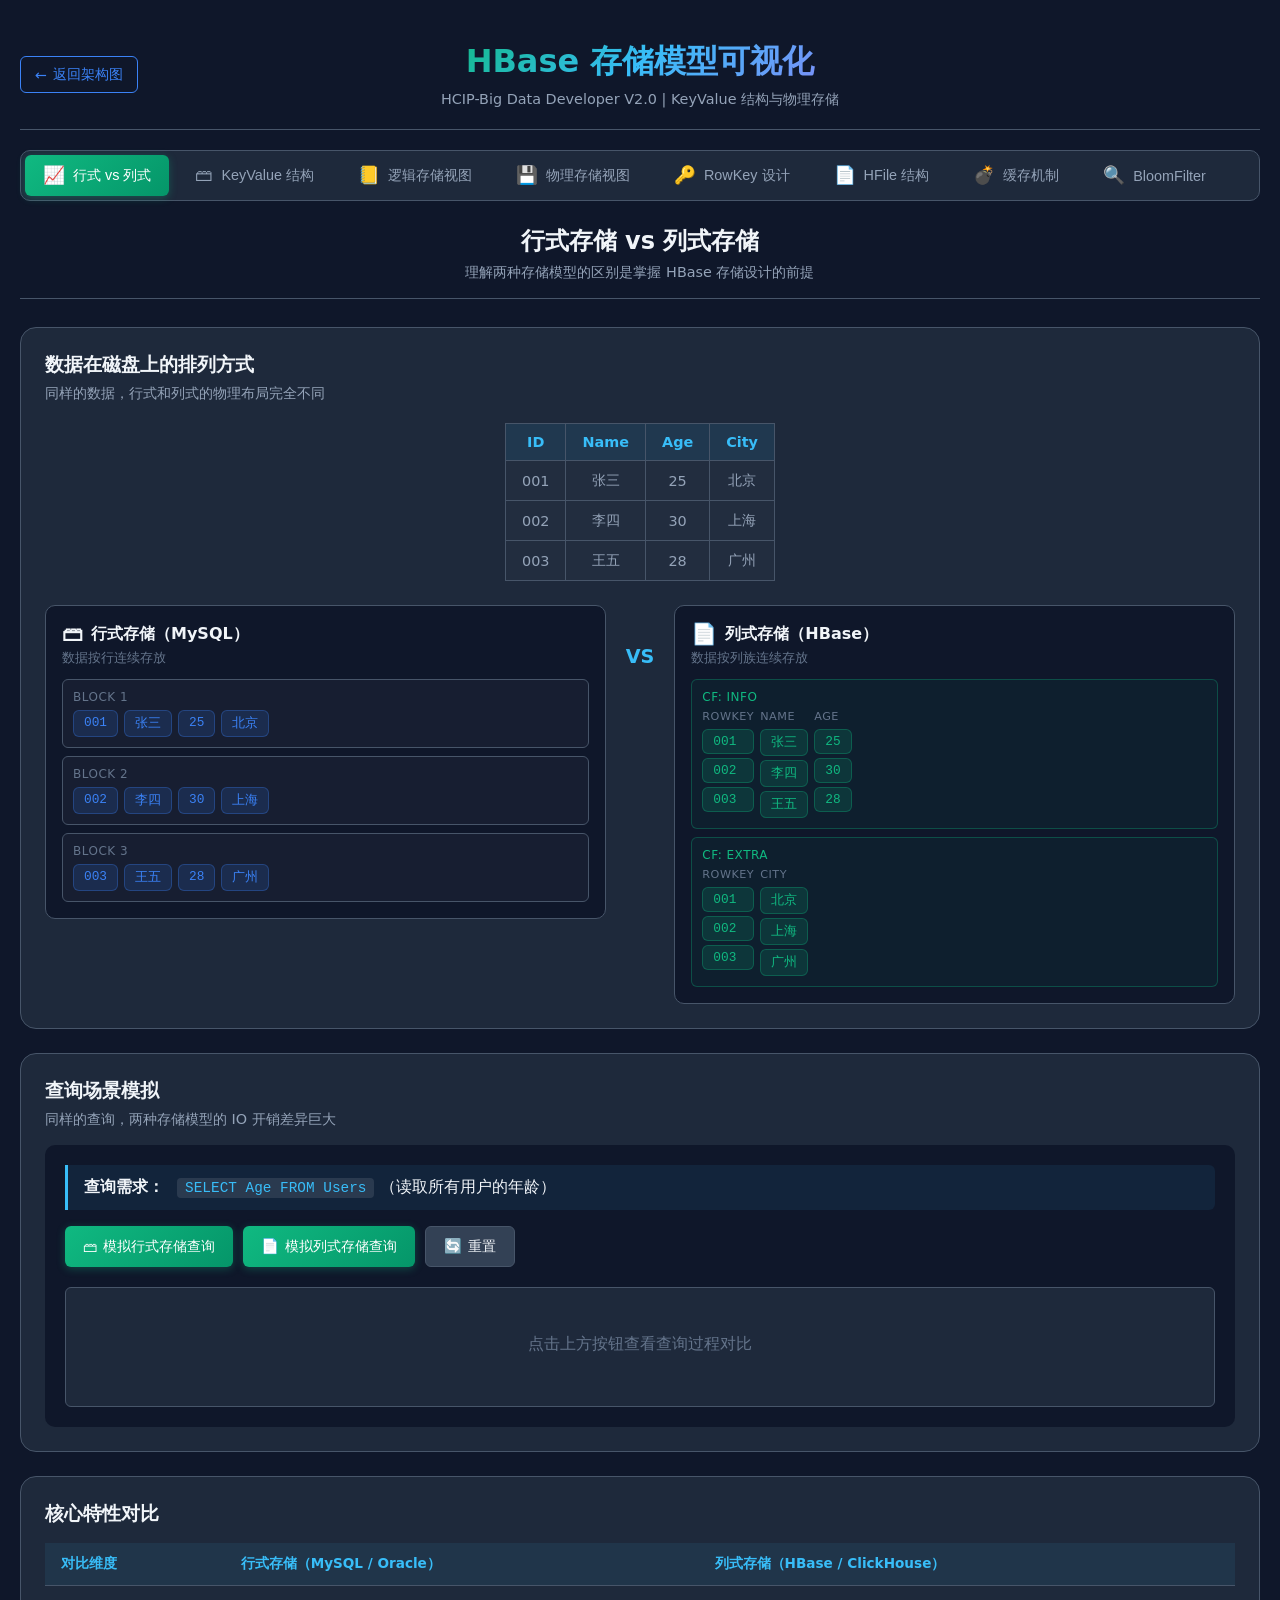
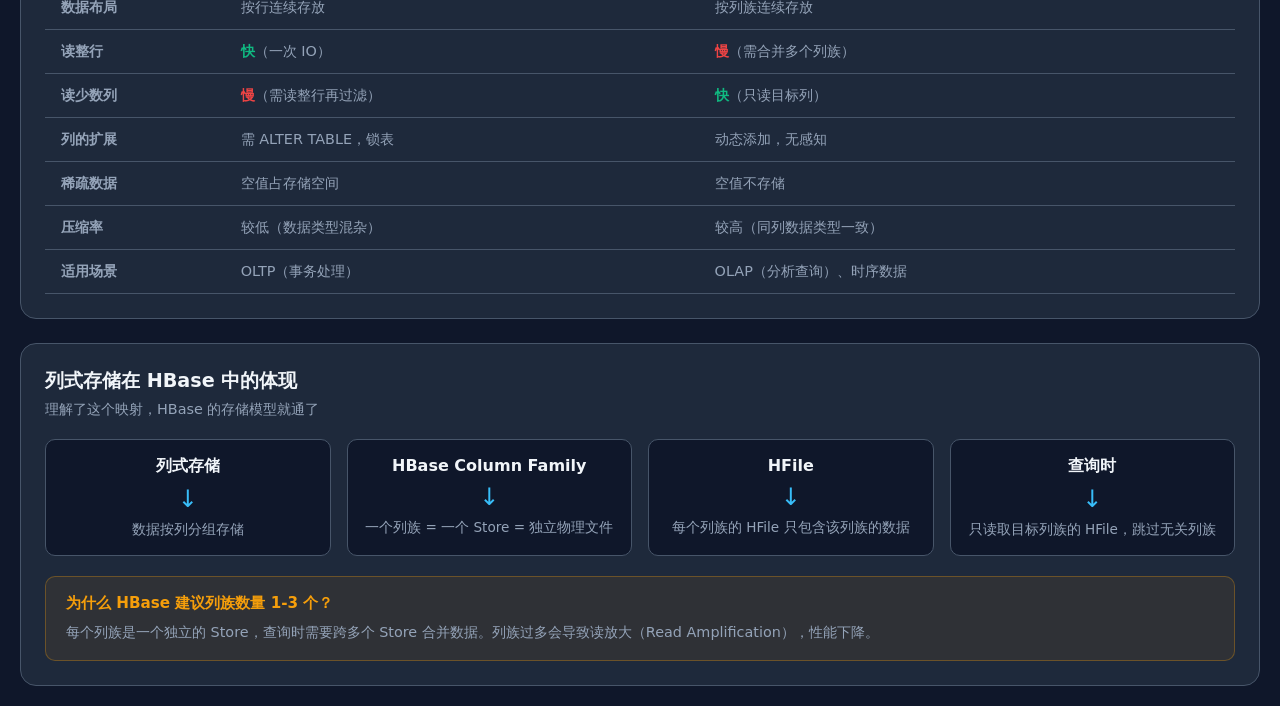
==== commit 276f05e4: "Add BloomFilter visualization module - Add new 'BloomFilter' tab with interactive bit array visualiz" ====
--- a/vislab/storage.html
+++ b/vislab/storage.html
@@ -44,6 +44,9 @@
             </button>
             <button class="tab" data-tab="cache" onclick="switchTab('cache')">
                 <span class="tab-icon">&#128163;</span> 缓存机制
+            </button>
+            <button class="tab" data-tab="bloom" onclick="switchTab('bloom')">
+                <span class="tab-icon">&#128269;</span> BloomFilter
             </button>
         </div>
 
@@ -994,6 +997,184 @@
                 </div>
             </div>
         </div>
+
+        <!-- Tab Content: BloomFilter -->
+        <div class="tab-content" id="tab-bloom">
+            <div class="section-header">
+                <h2>BloomFilter（布隆过滤器）</h2>
+                <p>快速判断数据是否可能存在，减少不必要的磁盘 IO</p>
+            </div>
+
+            <!-- BloomFilter Principle -->
+            <div class="bloom-principle-section">
+                <h3>工作原理</h3>
+                <p>布隆过滤器使用位数组和多个哈希函数来快速判断元素是否可能存在</p>
+
+                <div class="bloom-visual">
+                    <div class="bloom-bit-array" id="bitArray">
+                        <div class="bit-array-label">位数组（Bit Array）</div>
+                        <div class="bit-cells" id="bitCells">
+                            <div class="bit-cell" data-index="0"></div>
+                            <div class="bit-cell" data-index="1"></div>
+                            <div class="bit-cell" data-index="2"></div>
+                            <div class="bit-cell" data-index="3"></div>
+                            <div class="bit-cell" data-index="4"></div>
+                            <div class="bit-cell" data-index="5"></div>
+                            <div class="bit-cell" data-index="6"></div>
+                            <div class="bit-cell" data-index="7"></div>
+                            <div class="bit-cell" data-index="8"></div>
+                            <div class="bit-cell" data-index="9"></div>
+                            <div class="bit-cell" data-index="10"></div>
+                            <div class="bit-cell" data-index="11"></div>
+                        </div>
+                        <div class="bit-indexes">
+                            <span>0</span>
+                            <span>1</span>
+                            <span>2</span>
+                            <span>3</span>
+                            <span>4</span>
+                            <span>5</span>
+                            <span>6</span>
+                            <span>7</span>
+                            <span>8</span>
+                            <span>9</span>
+                            <span>10</span>
+                            <span>11</span>
+                        </div>
+                    </div>
+
+                    <div class="bloom-hash-functions">
+                        <div class="hash-func">
+                            <div class="hash-label">Hash 1</div>
+                            <div class="hash-arrow">&#8595;</div>
+                        </div>
+                        <div class="hash-func">
+                            <div class="hash-label">Hash 2</div>
+                            <div class="hash-arrow">&#8595;</div>
+                        </div>
+                        <div class="hash-func">
+                            <div class="hash-label">Hash 3</div>
+                            <div class="hash-arrow">&#8595;</div>
+                        </div>
+                    </div>
+
+                    <div class="bloom-input">
+                        <div class="bloom-input-label">输入元素</div>
+                        <div class="bloom-input-value" id="bloomInputValue">"user:10086"</div>
+                    </div>
+                </div>
+
+                <div class="bloom-controls">
+                    <button class="btn btn-primary" onclick="simulateBloomAdd()">
+                        <span class="icon">&#10133;</span> 添加元素到过滤器
+                    </button>
+                    <button class="btn btn-primary" onclick="simulateBloomCheck()">
+                        <span class="icon">&#128269;</span> 查询元素是否存在
+                    </button>
+                    <button class="btn btn-secondary" onclick="resetBloom()">
+                        <span class="icon">&#128260;</span> 重置过滤器
+                    </button>
+                </div>
+
+                <div class="bloom-result" id="bloomResult">
+                    <div class="result-empty">点击上方按钮演示布隆过滤器的添加和查询过程</div>
+                </div>
+            </div>
+
+            <!-- BloomFilter Characteristics -->
+            <div class="bloom-char-section">
+                <h3>核心特性</h3>
+                <div class="char-cards">
+                    <div class="char-card good">
+                        <div class="char-icon">&#9989;</div>
+                        <div class="char-title">肯定不存在</div>
+                        <div class="char-desc">如果布隆过滤器判断"不存在"，那么这个元素<strong>一定不存在</strong></div>
+                        <div class="char-example">查询 "user:99999" → 不在过滤器中 → <strong>直接跳过该 HFile</strong></div>
+                    </div>
+                    <div class="char-card warning">
+                        <div class="char-icon">&#9888;</div>
+                        <div class="char-title">可能存在</div>
+                        <div class="char-desc">如果布隆过滤器判断"可能存在"，那么这个元素<strong>不一定存在</strong>（有一定误判率）</div>
+                        <div class="char-example">查询 "user:10086" → 可能在过滤器中 → <strong>需要读取 HFile 确认</strong></div>
+                    </div>
+                </div>
+            </div>
+
+            <!-- BloomFilter in HFile -->
+            <div class="bloom-hfile-section">
+                <h3>BloomFilter 在 HFile 中的位置</h3>
+                <p>每个 HFile 都包含自己的布隆过滤器，读取时先检查过滤器再决定是否读取数据块</p>
+
+                <div class="hfile-bloom-layout">
+                    <div class="hfile-visual-row">
+                        <div class="hfile-part-small">
+                            <div class="hfile-part-name">Data Block</div>
+                            <div class="hfile-part-size">实际数据</div>
+                        </div>
+                        <div class="hfile-part-small">
+                            <div class="hfile-part-name">Index Block</div>
+                            <div class="hfile-part-size">索引</div>
+                        </div>
+                        <div class="hfile-part-small active">
+                            <div class="hfile-part-name">BloomFilter</div>
+                            <div class="hfile-part-size">快速过滤</div>
+                        </div>
+                        <div class="hfile-part-small">
+                            <div class="hfile-part-name">Trailer</div>
+                            <div class="hfile-part-size">文件尾</div>
+                        </div>
+                    </div>
+                </div>
+
+                <div class="bloom-read-flow">
+                    <div class="read-flow-title">读取时的过滤流程</div>
+                    <div class="read-flow-steps">
+                        <div class="read-flow-step">
+                            <div class="flow-step-num">1</div>
+                            <div class="flow-step-content">
+                                <div class="flow-step-title">获取目标 RowKey</div>
+                                <div class="flow-step-desc">Client 发送 Get("user:10086")</div>
+                            </div>
+                        </div>
+                        <div class="flow-arrow">&#8594;</div>
+                        <div class="read-flow-step">
+                            <div class="flow-step-num">2</div>
+                            <div class="flow-step-content">
+                                <div class="flow-step-title">检查 BloomFilter</div>
+                                <div class="flow-step-desc">用 3 个哈希函数计算位数组位置</div>
+                            </div>
+                        </div>
+                        <div class="flow-arrow">&#8594;</div>
+                        <div class="read-flow-step" id="flowStep3">
+                            <div class="flow-step-num">3</div>
+                            <div class="flow-step-content">
+                                <div class="flow-step-title" id="flowStep3Title">判断结果</div>
+                                <div class="flow-step-desc" id="flowStep3Desc">根据位数组状态决定下一步</div>
+                            </div>
+                        </div>
+                    </div>
+                </div>
+            </div>
+
+            <!-- BloomFilter Stats -->
+            <div class="bloom-stats-section">
+                <h3>性能收益</h3>
+                <div class="stats-grid">
+                    <div class="stat-card">
+                        <div class="stat-number">99%</div>
+                        <div class="stat-desc">不存在的数据可被快速过滤</div>
+                    </div>
+                    <div class="stat-card">
+                        <div class="stat-number">&lt;1%</div>
+                        <div class="stat-desc">典型误判率（可调节）</div>
+                    </div>
+                    <div class="stat-card">
+                        <div class="stat-number">10x</div>
+                        <div class="stat-desc">减少无效磁盘 IO 的倍数</div>
+                    </div>
+                </div>
+            </div>
+        </div>
     </div>
 
     <script src="js/storage.js"></script>
--- a/vislab/css/storage.css
+++ b/vislab/css/storage.css
@@ -2173,3 +2173,448 @@
         flex-wrap: wrap;
     }
 }
+
+/* ===== BloomFilter Styles ===== */
+
+.bloom-principle-section {
+    background: var(--bg-secondary);
+    border-radius: var(--radius-lg);
+    border: 1px solid var(--border-color);
+    padding: 24px;
+    margin-bottom: 24px;
+}
+
+.bloom-principle-section h3 {
+    font-size: 1.2rem;
+    color: var(--text-primary);
+    margin-bottom: 6px;
+}
+
+.bloom-principle-section > p {
+    color: var(--text-secondary);
+    font-size: 0.9rem;
+    margin-bottom: 20px;
+}
+
+/* Bloom Visual */
+.bloom-visual {
+    display: flex;
+    flex-direction: column;
+    align-items: center;
+    gap: 16px;
+    margin-bottom: 20px;
+}
+
+.bloom-bit-array {
+    background: var(--bg-primary);
+    border: 2px solid var(--border-color);
+    border-radius: var(--radius-md);
+    padding: 20px;
+    width: 100%;
+    max-width: 600px;
+}
+
+.bit-array-label {
+    text-align: center;
+    font-size: 0.85rem;
+    color: var(--text-muted);
+    margin-bottom: 12px;
+    text-transform: uppercase;
+    letter-spacing: 1px;
+}
+
+.bit-cells {
+    display: grid;
+    grid-template-columns: repeat(12, 1fr);
+    gap: 6px;
+    margin-bottom: 8px;
+}
+
+.bit-cell {
+    aspect-ratio: 1;
+    background: var(--bg-tertiary);
+    border: 1px solid var(--border-color);
+    border-radius: var(--radius-sm);
+    transition: var(--transition);
+    display: flex;
+    align-items: center;
+    justify-content: center;
+    font-size: 0.7rem;
+    font-weight: 600;
+    color: var(--text-muted);
+}
+
+.bit-cell.set {
+    background: rgba(16, 185, 129, 0.4);
+    border-color: var(--accent-green);
+    box-shadow: 0 0 8px rgba(16, 185, 129, 0.3);
+    color: var(--accent-green);
+}
+
+.bit-cell.checking {
+    animation: bloomCheck 0.5s ease-in-out;
+}
+
+.bit-cell.matched {
+    background: rgba(56, 189, 248, 0.5);
+    border-color: var(--highlight);
+    box-shadow: 0 0 10px rgba(56, 189, 248, 0.4);
+    color: var(--highlight);
+}
+
+.bit-cell.missed {
+    background: rgba(239, 68, 68, 0.4);
+    border-color: var(--accent-red);
+    box-shadow: 0 0 10px rgba(239, 68, 68, 0.3);
+    color: var(--accent-red);
+}
+
+@keyframes bloomCheck {
+    0% { transform: scale(1); }
+    50% { transform: scale(1.2); }
+    100% { transform: scale(1); }
+}
+
+.bit-indexes {
+    display: grid;
+    grid-template-columns: repeat(12, 1fr);
+    gap: 6px;
+    text-align: center;
+}
+
+.bit-indexes span {
+    font-size: 0.7rem;
+    color: var(--text-muted);
+    font-family: 'Consolas', 'Monaco', monospace;
+}
+
+/* Hash Functions */
+.bloom-hash-functions {
+    display: flex;
+    gap: 40px;
+}
+
+.hash-func {
+    text-align: center;
+}
+
+.hash-label {
+    background: rgba(139, 92, 246, 0.15);
+    color: var(--accent-purple);
+    padding: 6px 16px;
+    border-radius: var(--radius-sm);
+    font-size: 0.85rem;
+    font-weight: 600;
+}
+
+.hash-arrow {
+    font-size: 1.5rem;
+    color: var(--accent-purple);
+    margin-top: 4px;
+}
+
+/* Bloom Input */
+.bloom-input {
+    background: var(--bg-primary);
+    border: 2px solid var(--accent-purple);
+    border-radius: var(--radius-md);
+    padding: 16px 24px;
+    text-align: center;
+}
+
+.bloom-input-label {
+    font-size: 0.8rem;
+    color: var(--text-muted);
+    margin-bottom: 6px;
+    text-transform: uppercase;
+    letter-spacing: 1px;
+}
+
+.bloom-input-value {
+    font-size: 1.2rem;
+    font-weight: 600;
+    color: var(--accent-purple);
+    font-family: 'Consolas', 'Monaco', monospace;
+}
+
+/* Bloom Controls */
+.bloom-controls {
+    display: flex;
+    gap: 10px;
+    margin-bottom: 16px;
+    flex-wrap: wrap;
+}
+
+.bloom-result {
+    background: var(--bg-primary);
+    border-radius: var(--radius-sm);
+    padding: 16px;
+    min-height: 80px;
+}
+
+/* Characteristics Cards */
+.bloom-char-section {
+    background: var(--bg-secondary);
+    border-radius: var(--radius-lg);
+    border: 1px solid var(--border-color);
+    padding: 24px;
+    margin-bottom: 24px;
+}
+
+.bloom-char-section h3 {
+    font-size: 1.2rem;
+    color: var(--text-primary);
+    margin-bottom: 16px;
+}
+
+.char-cards {
+    display: grid;
+    grid-template-columns: repeat(auto-fit, minmax(280px, 1fr));
+    gap: 16px;
+}
+
+.char-card {
+    background: var(--bg-primary);
+    border: 2px solid var(--border-color);
+    border-radius: var(--radius-md);
+    padding: 20px;
+    transition: var(--transition);
+}
+
+.char-card:hover {
+    transform: translateY(-2px);
+}
+
+.char-card.good {
+    border-color: var(--accent-green);
+}
+
+.char-card.warning {
+    border-color: var(--accent-amber);
+}
+
+.char-icon {
+    font-size: 2rem;
+    margin-bottom: 10px;
+}
+
+.char-title {
+    font-size: 1.1rem;
+    font-weight: 600;
+    color: var(--text-primary);
+    margin-bottom: 8px;
+}
+
+.char-desc {
+    font-size: 0.9rem;
+    color: var(--text-secondary);
+    line-height: 1.5;
+    margin-bottom: 12px;
+}
+
+.char-example {
+    background: rgba(255, 255, 255, 0.03);
+    border-radius: var(--radius-sm);
+    padding: 10px 14px;
+    font-size: 0.85rem;
+    color: var(--text-muted);
+}
+
+/* HFile Bloom Layout */
+.bloom-hfile-section {
+    background: var(--bg-secondary);
+    border-radius: var(--radius-lg);
+    border: 1px solid var(--border-color);
+    padding: 24px;
+    margin-bottom: 24px;
+}
+
+.bloom-hfile-section h3 {
+    font-size: 1.2rem;
+    color: var(--text-primary);
+    margin-bottom: 6px;
+}
+
+.bloom-hfile-section > p {
+    color: var(--text-secondary);
+    font-size: 0.9rem;
+    margin-bottom: 16px;
+}
+
+.hfile-bloom-layout {
+    background: var(--bg-primary);
+    border-radius: var(--radius-sm);
+    padding: 16px;
+    margin-bottom: 16px;
+}
+
+.hfile-visual-row {
+    display: flex;
+    gap: 8px;
+    flex-wrap: wrap;
+    justify-content: center;
+}
+
+.hfile-part-small {
+    background: rgba(255, 255, 255, 0.03);
+    border: 1px solid var(--border-color);
+    border-radius: var(--radius-sm);
+    padding: 10px 14px;
+    text-align: center;
+    min-width: 100px;
+    transition: var(--transition);
+}
+
+.hfile-part-small.active {
+    border-color: var(--accent-purple);
+    background: rgba(139, 92, 246, 0.1);
+    box-shadow: 0 0 12px rgba(139, 92, 246, 0.2);
+}
+
+.hfile-part-small .hfile-part-name {
+    font-size: 0.85rem;
+    font-weight: 600;
+    color: var(--text-primary);
+    margin-bottom: 4px;
+}
+
+.hfile-part-small .hfile-part-size {
+    font-size: 0.75rem;
+    color: var(--text-muted);
+}
+
+/* Read Flow */
+.bloom-read-flow {
+    background: var(--bg-primary);
+    border-radius: var(--radius-sm);
+    padding: 20px;
+}
+
+.read-flow-title {
+    font-size: 1rem;
+    font-weight: 600;
+    color: var(--text-primary);
+    margin-bottom: 16px;
+    text-align: center;
+}
+
+.read-flow-steps {
+    display: flex;
+    align-items: stretch;
+    gap: 12px;
+    flex-wrap: wrap;
+    justify-content: center;
+}
+
+.read-flow-step {
+    flex: 1;
+    min-width: 180px;
+    background: var(--bg-secondary);
+    border: 1px solid var(--border-color);
+    border-radius: var(--radius-sm);
+    padding: 14px;
+    transition: var(--transition);
+}
+
+.flow-step-num {
+    width: 26px;
+    height: 26px;
+    border-radius: 50%;
+    background: var(--bg-tertiary);
+    color: var(--text-secondary);
+    display: flex;
+    align-items: center;
+    justify-content: center;
+    font-weight: 600;
+    font-size: 0.8rem;
+    margin-bottom: 8px;
+}
+
+.flow-step-title {
+    font-size: 0.9rem;
+    font-weight: 600;
+    color: var(--text-primary);
+    margin-bottom: 4px;
+}
+
+.flow-step-desc {
+    font-size: 0.78rem;
+    color: var(--text-muted);
+}
+
+.flow-arrow {
+    display: flex;
+    align-items: center;
+    color: var(--highlight);
+    font-size: 1.2rem;
+}
+
+/* Stats */
+.bloom-stats-section {
+    background: var(--bg-secondary);
+    border-radius: var(--radius-lg);
+    border: 1px solid var(--border-color);
+    padding: 24px;
+}
+
+.bloom-stats-section h3 {
+    font-size: 1.2rem;
+    color: var(--text-primary);
+    margin-bottom: 16px;
+}
+
+.stats-grid {
+    display: grid;
+    grid-template-columns: repeat(auto-fit, minmax(150px, 1fr));
+    gap: 16px;
+}
+
+.stat-card {
+    background: var(--bg-primary);
+    border: 1px solid var(--border-color);
+    border-radius: var(--radius-md);
+    padding: 20px;
+    text-align: center;
+    transition: var(--transition);
+}
+
+.stat-card:hover {
+    border-color: var(--highlight);
+    transform: translateY(-2px);
+}
+
+.stat-number {
+    font-size: 2rem;
+    font-weight: 700;
+    color: var(--highlight);
+    margin-bottom: 8px;
+}
+
+.stat-desc {
+    font-size: 0.85rem;
+    color: var(--text-secondary);
+}
+
+/* Responsive for bloom */
+@media (max-width: 900px) {
+    .bit-cells {
+        grid-template-columns: repeat(6, 1fr);
+    }
+
+    .bit-indexes {
+        grid-template-columns: repeat(6, 1fr);
+    }
+
+    .bloom-hash-functions {
+        gap: 20px;
+    }
+
+    .read-flow-steps {
+        flex-direction: column;
+    }
+
+    .flow-arrow {
+        transform: rotate(90deg);
+        justify-content: center;
+    }
+}
